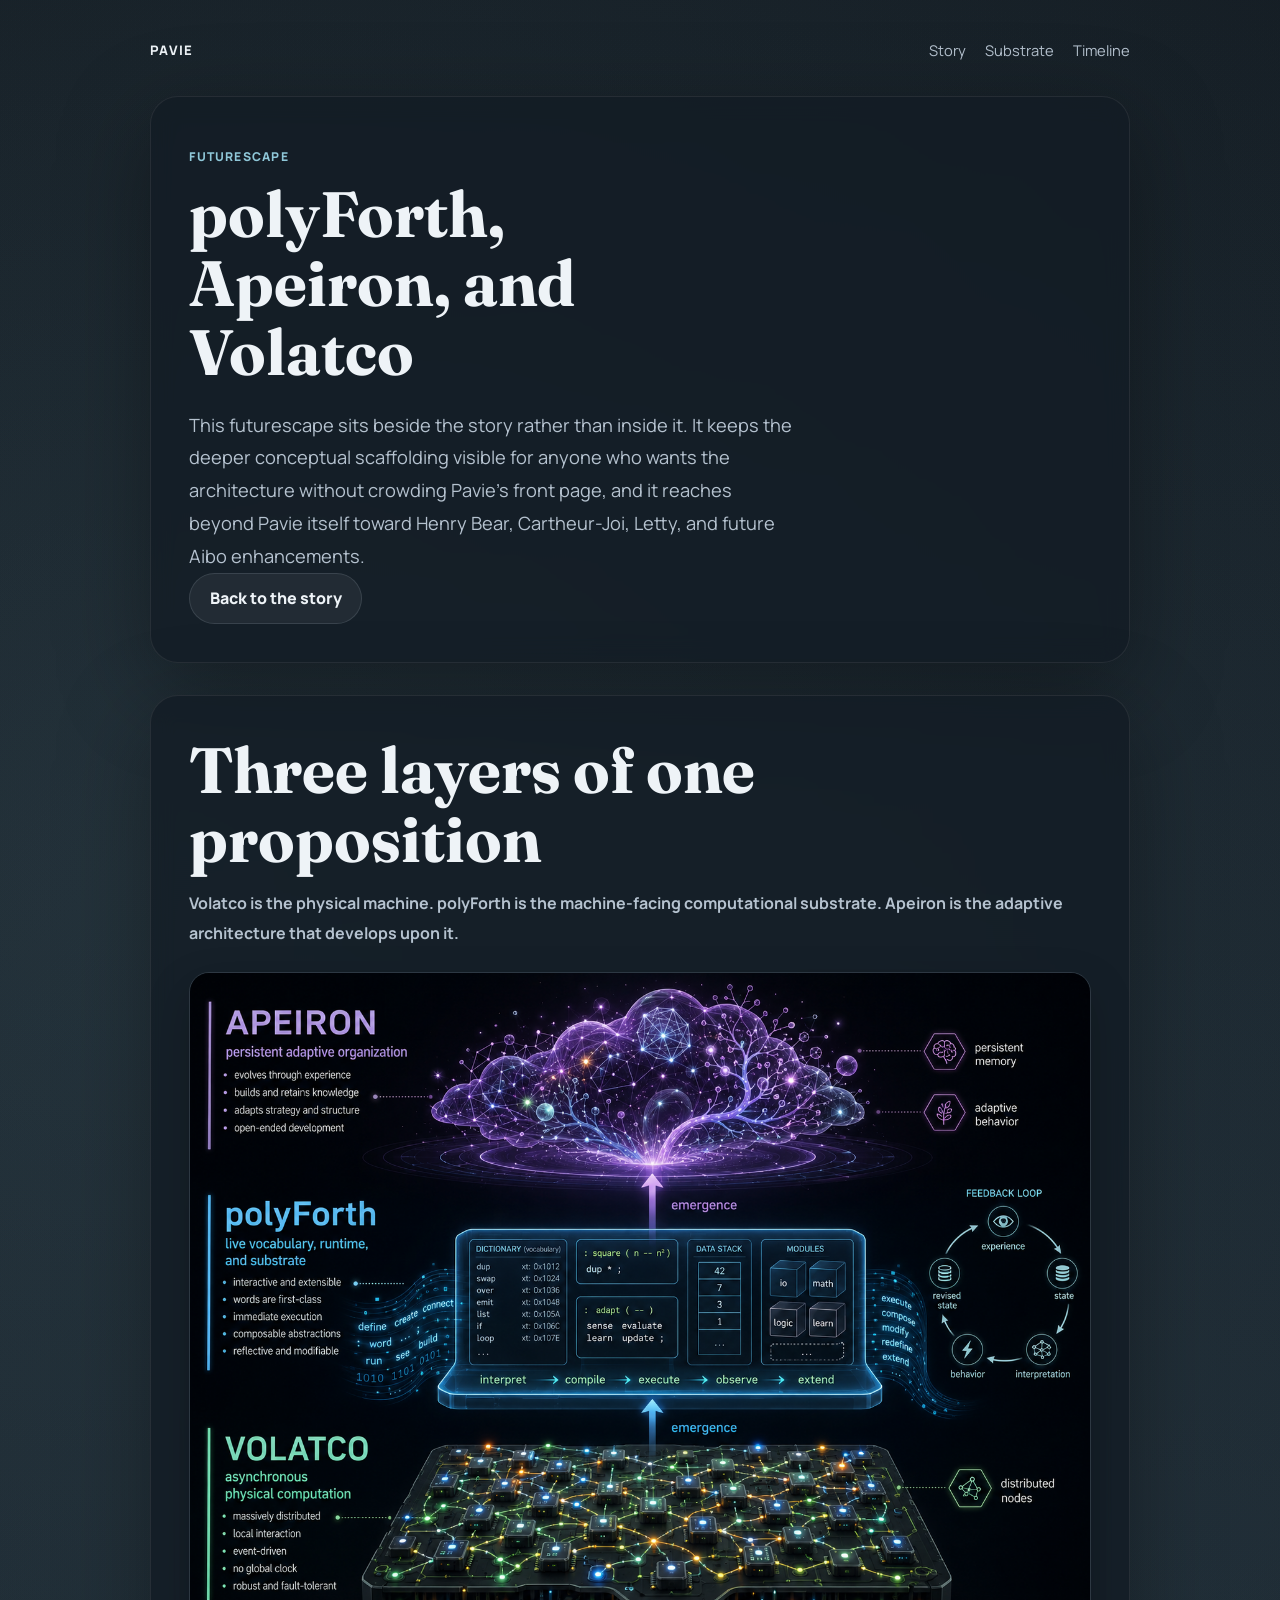
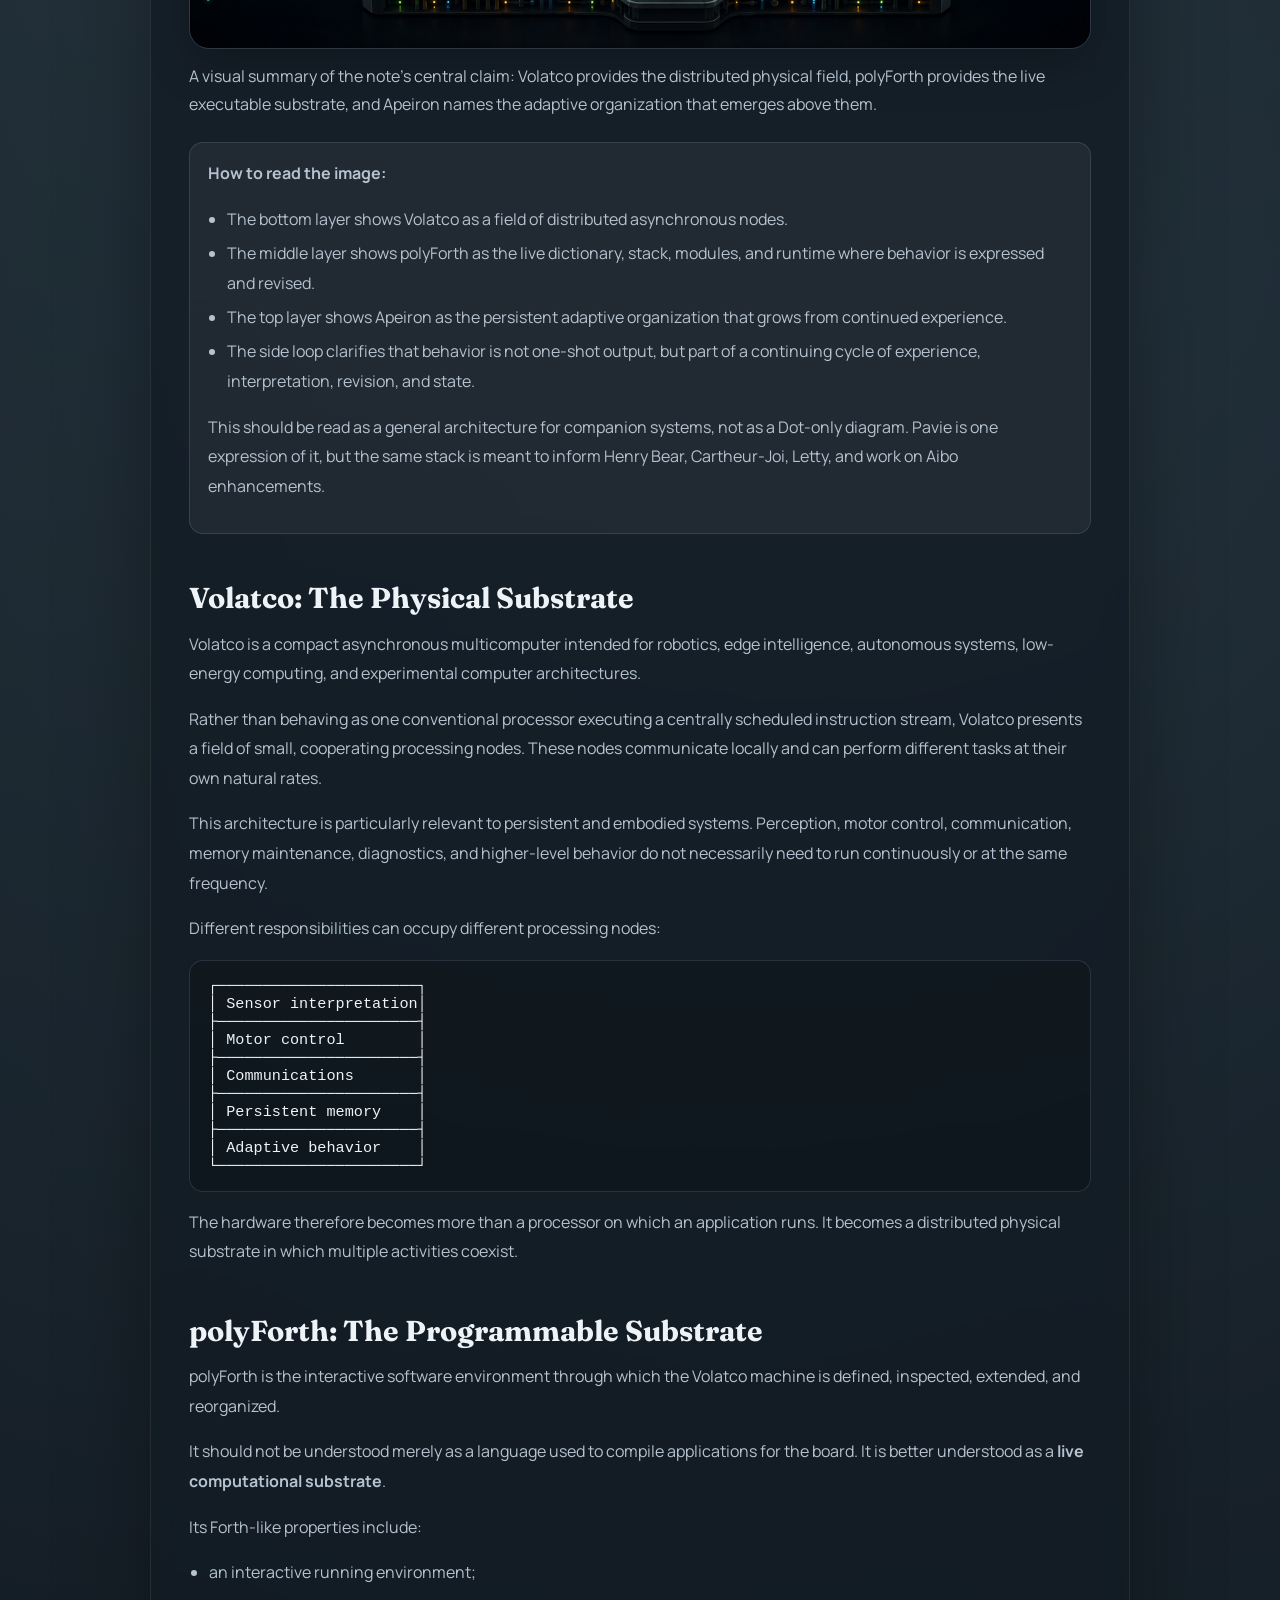
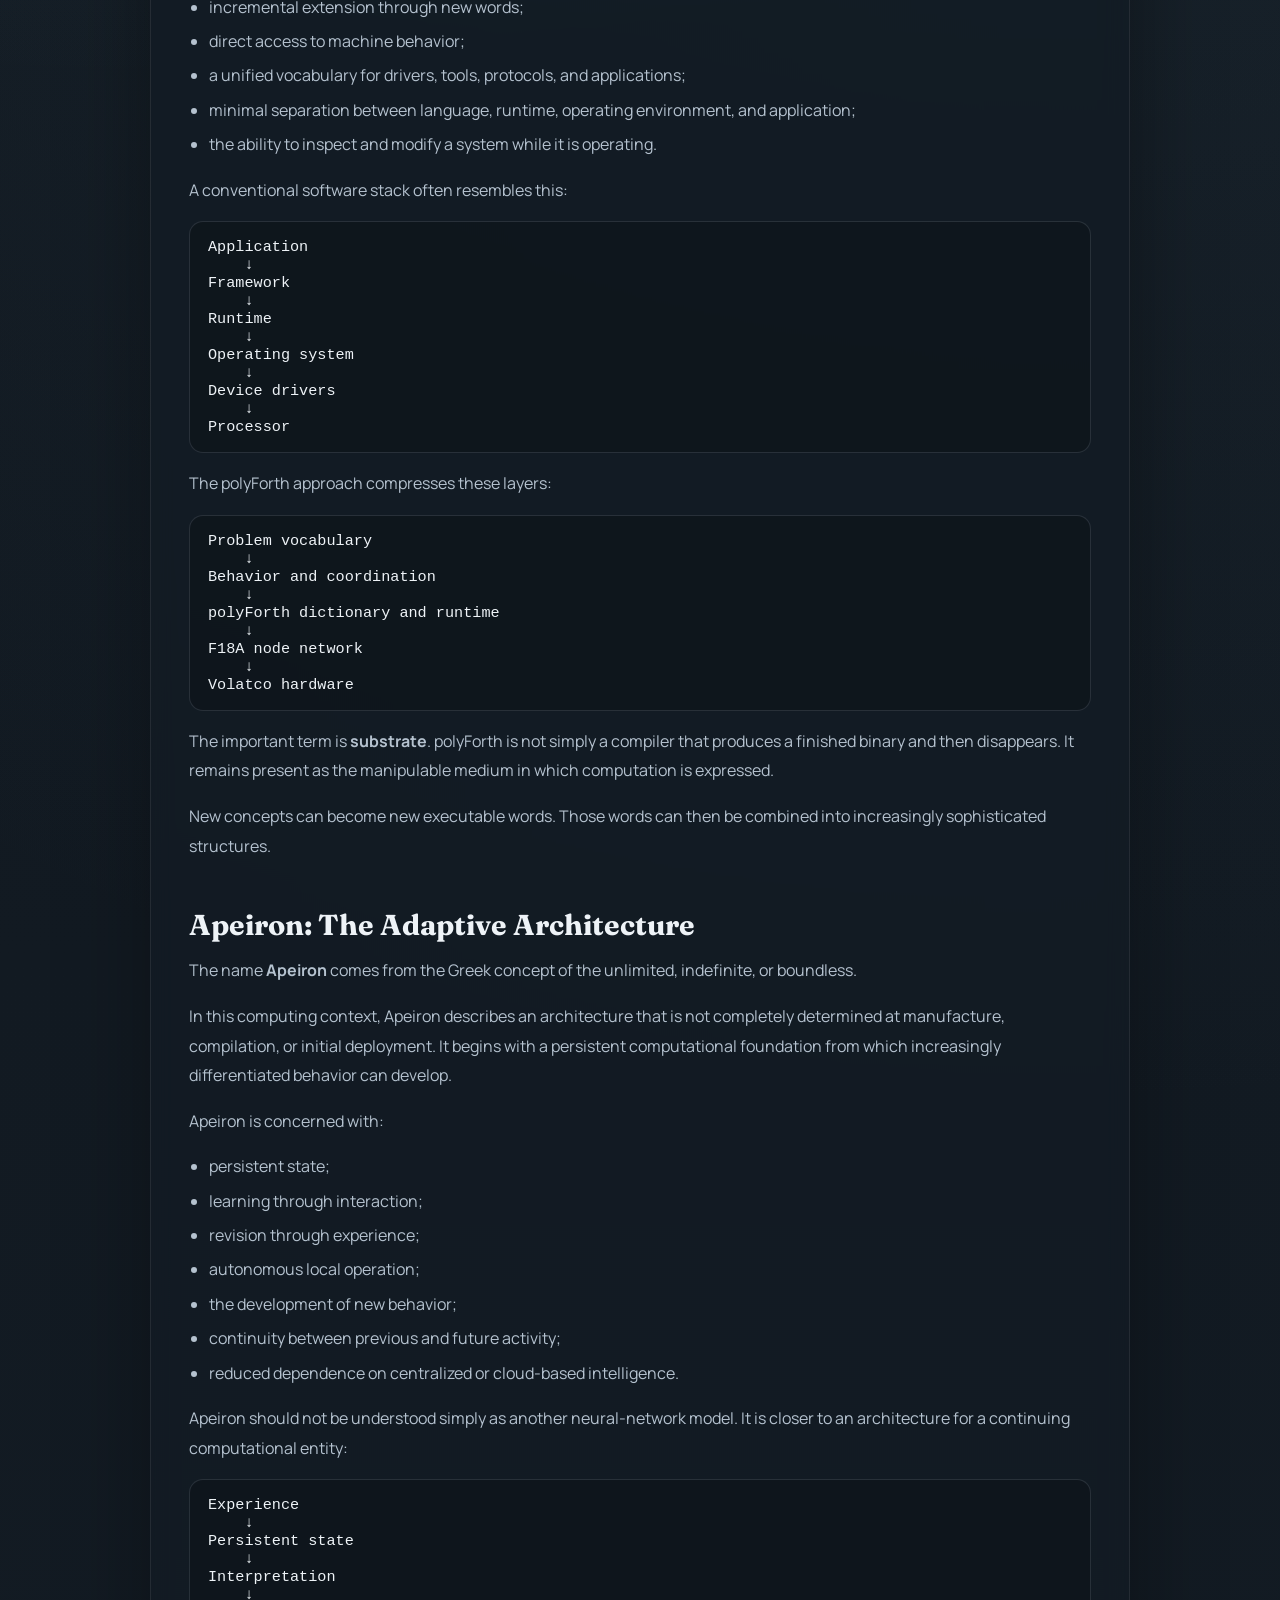
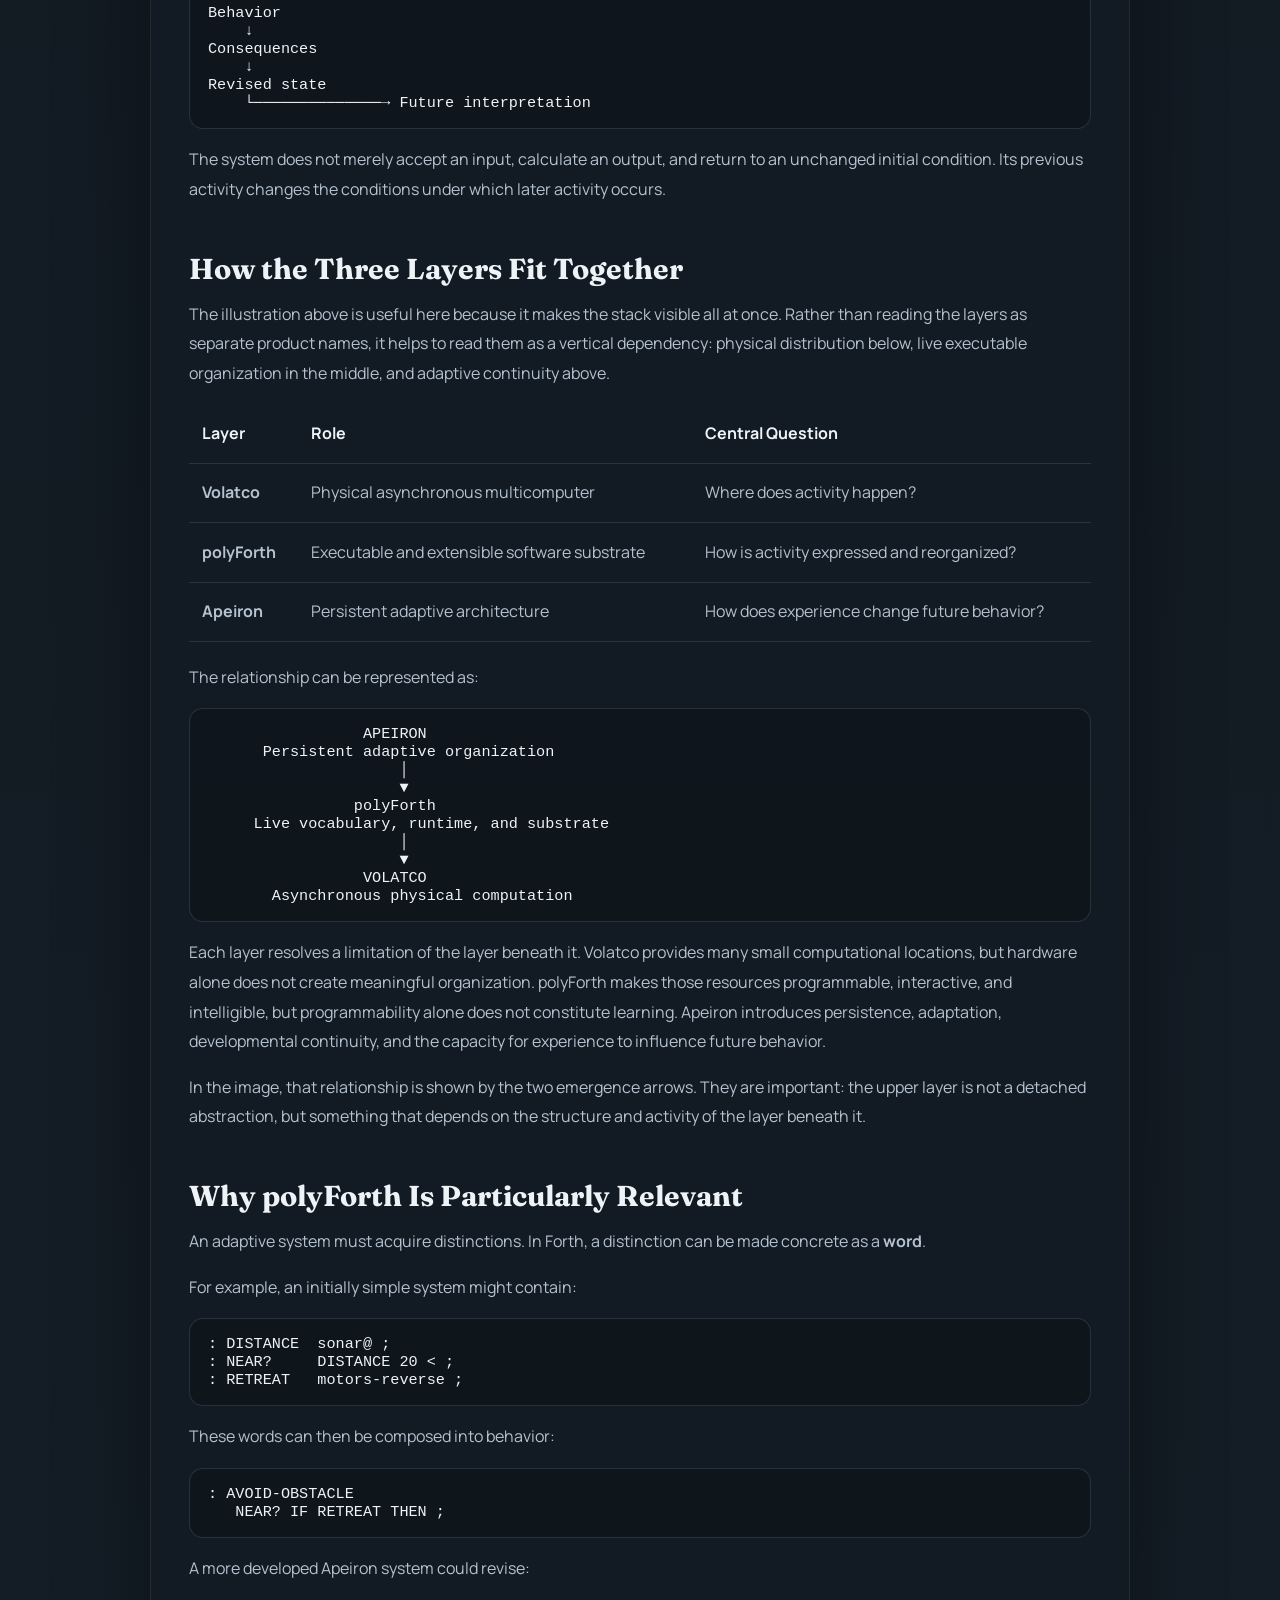
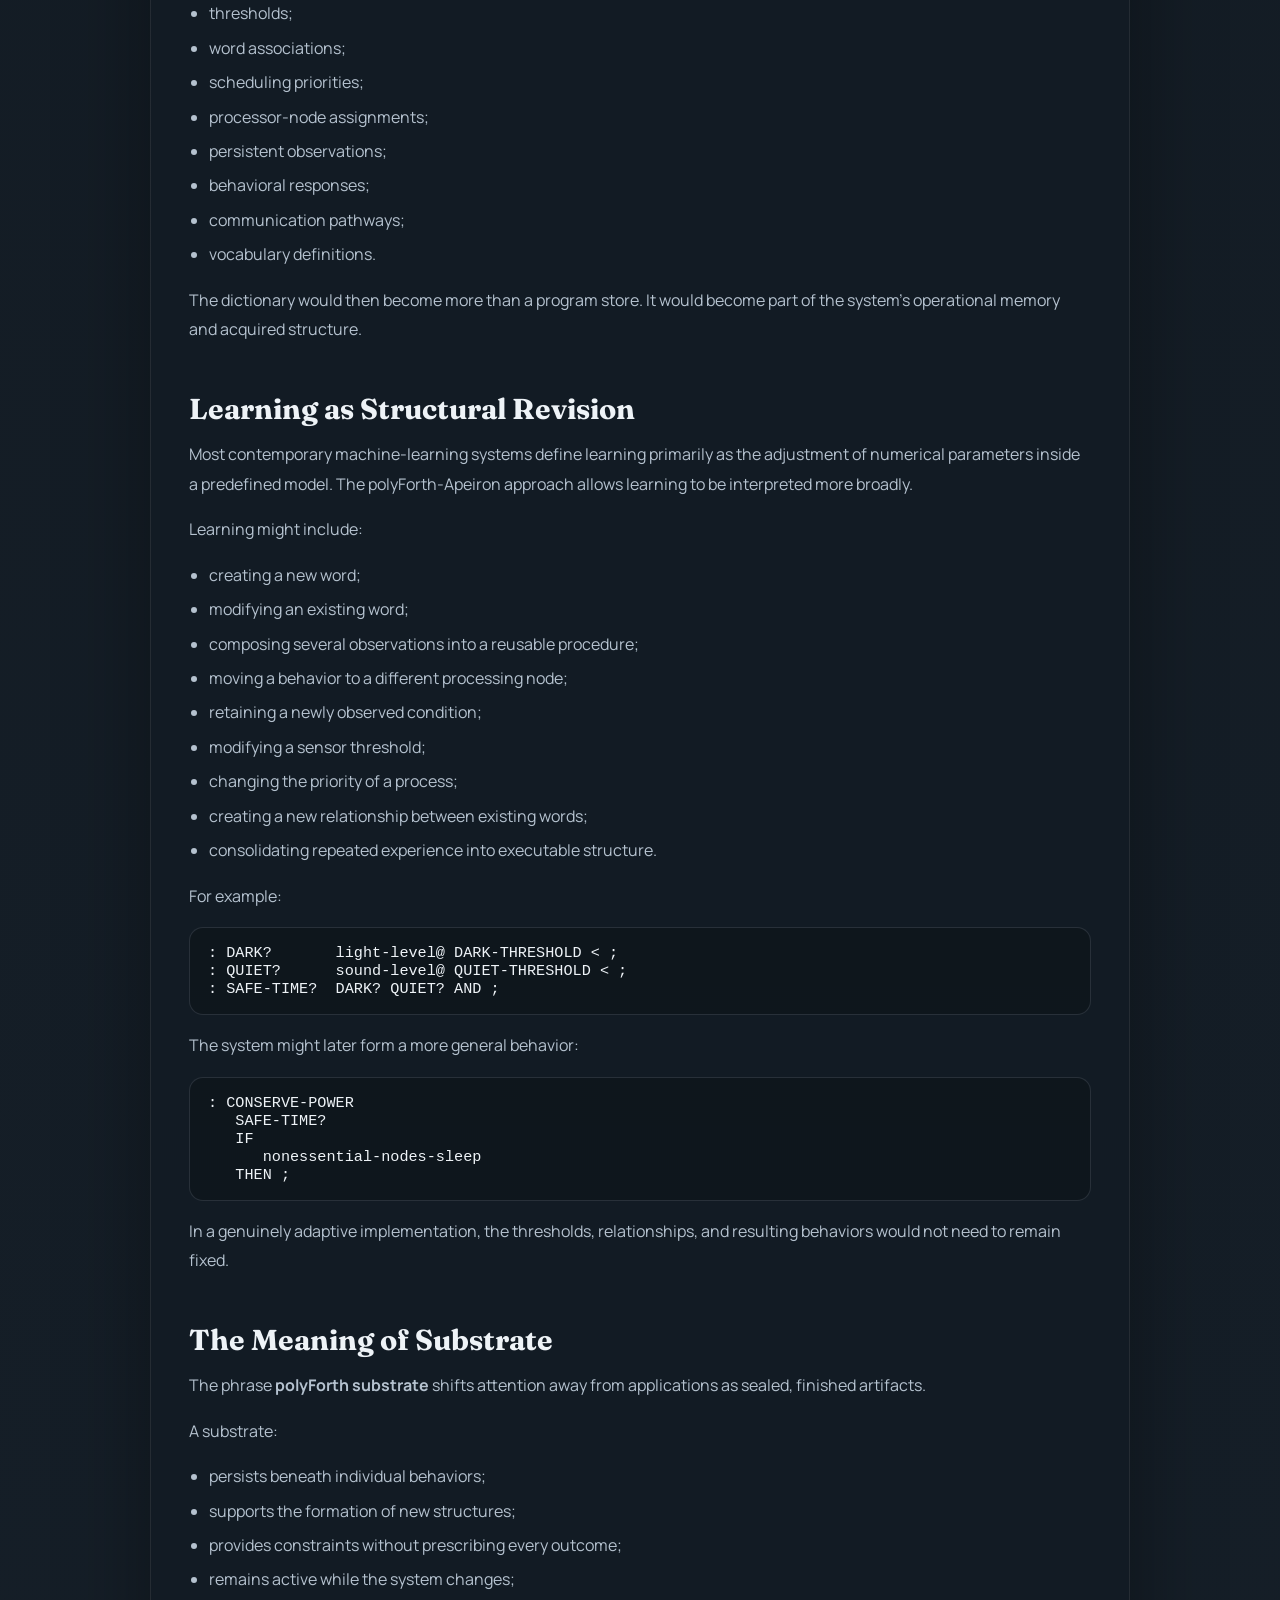
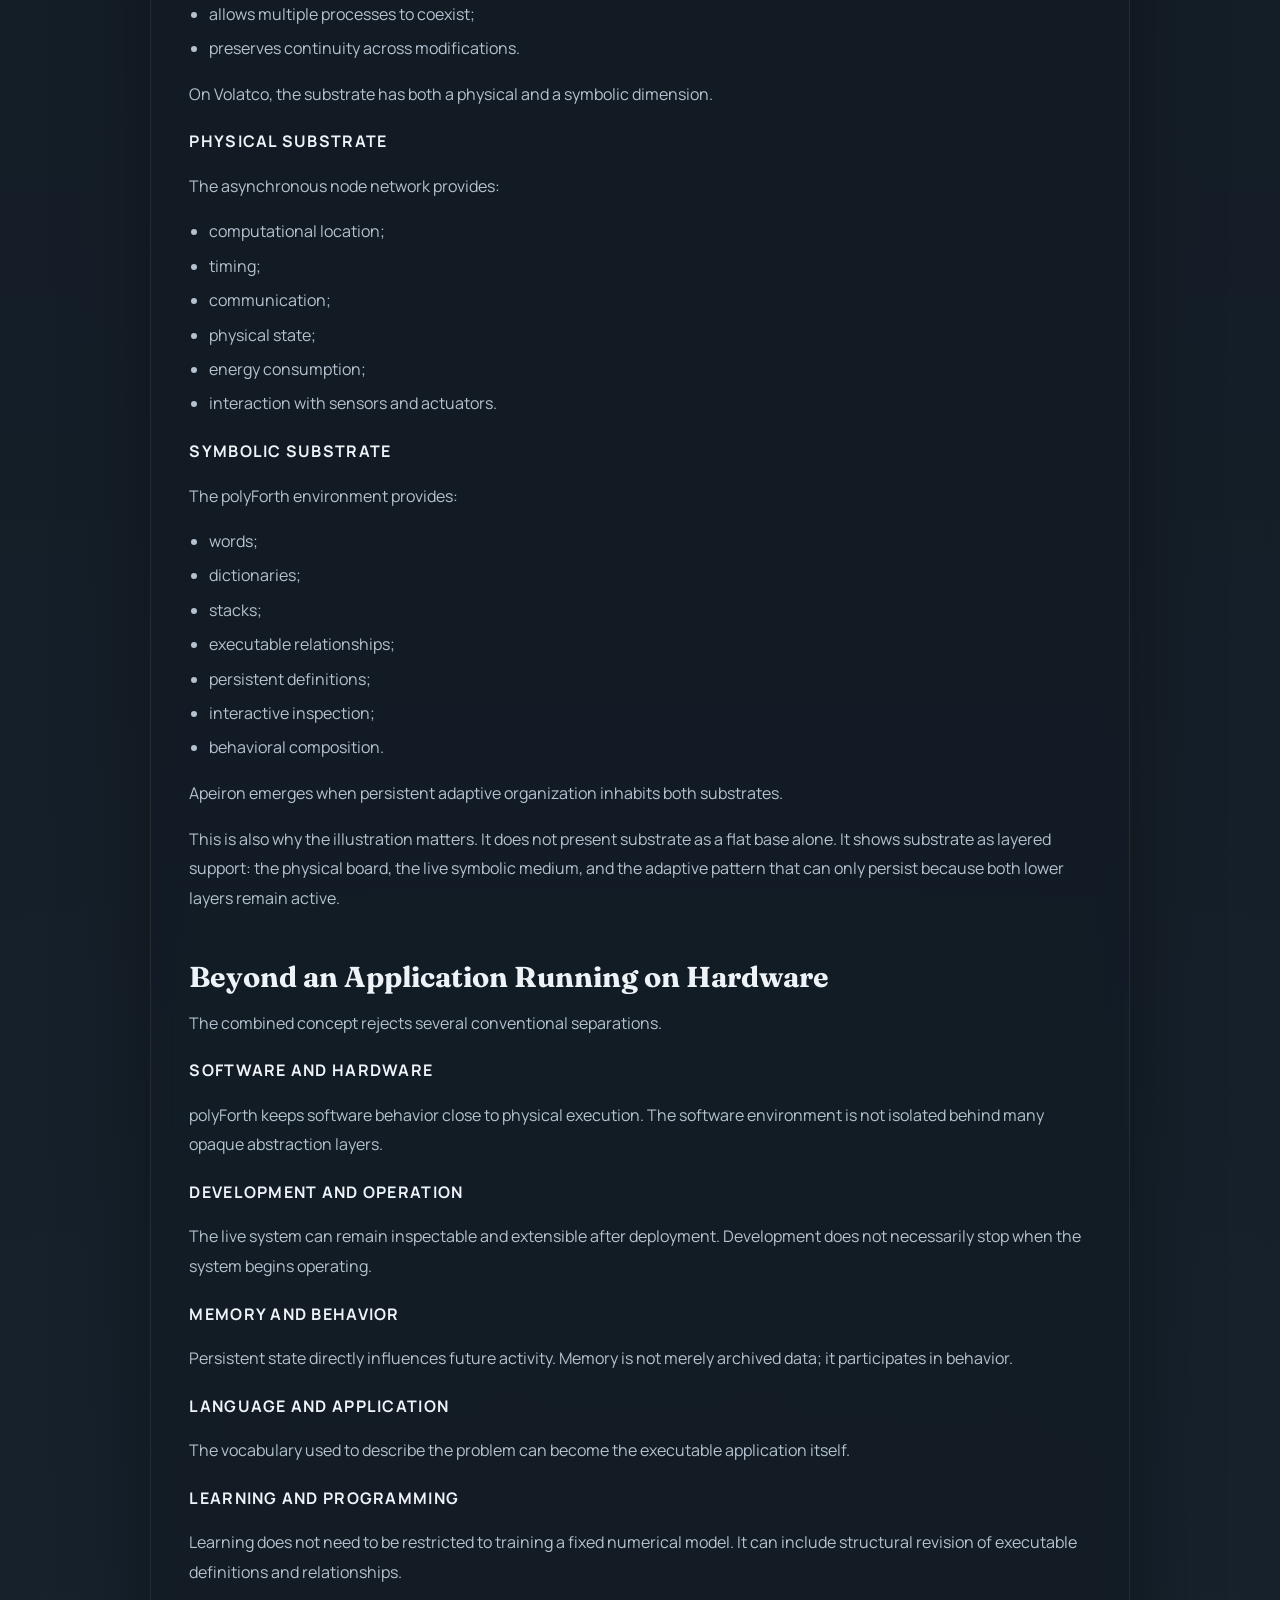
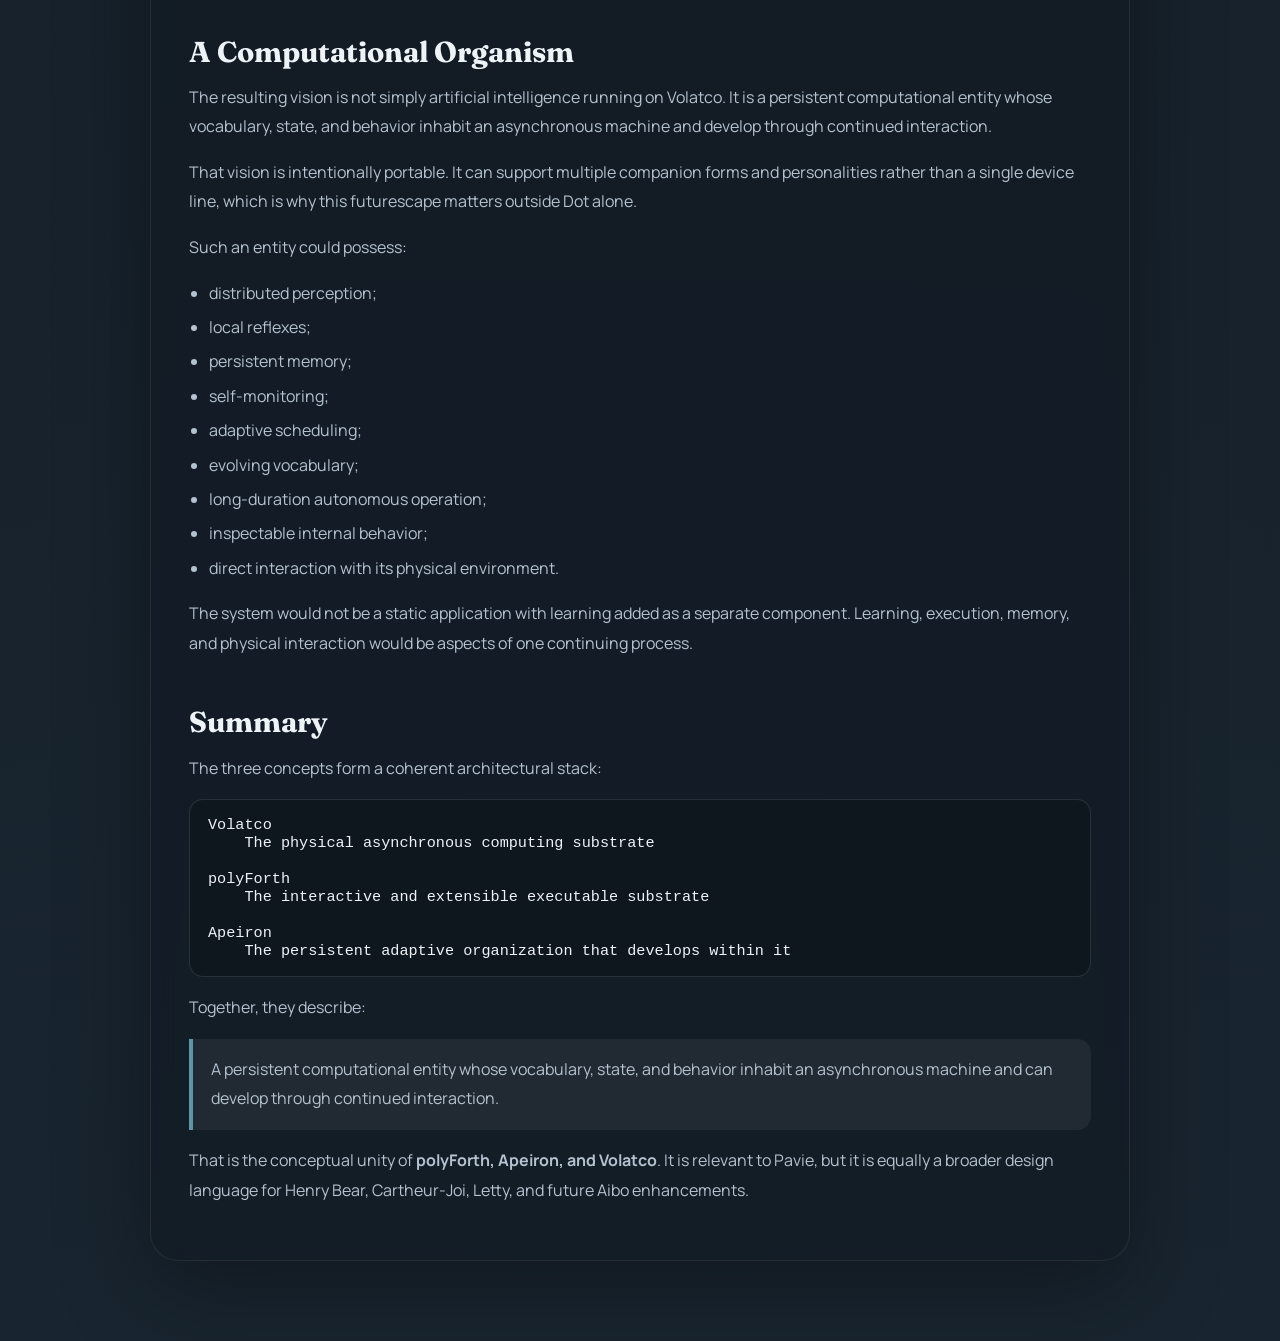
==== additions.html @ cebcdcd0 "Expand Pavie site with futurescape and moodier theme" ====
<!DOCTYPE html>
<html lang="en">
<head>
  <meta charset="UTF-8">
  <meta name="viewport" content="width=device-width, initial-scale=1.0">
  <title>Futurescape | polyForth, Apeiron, and Volatco</title>
  <meta
    name="description"
    content="A Futurescape page exploring the relationship between polyForth, Apeiron, and Volatco across Pavie, Henry Bear, Cartheur-Joi, Letty, and Aibo enhancements."
  >
  <link rel="preconnect" href="https://fonts.googleapis.com">
  <link rel="preconnect" href="https://fonts.gstatic.com" crossorigin>
  <link
    href="https://fonts.googleapis.com/css2?family=Fraunces:opsz,wght@9..144,500;9..144,700&family=Manrope:wght@400;500;700;800&display=swap"
    rel="stylesheet"
  >
  <link rel="stylesheet" href="style.css">
</head>
<body>
  <div class="page-shell page-shell-notes">
    <header class="notes-hero">
      <nav class="topbar topbar-static">
        <a class="brand" href="index.html">Pavie</a>
        <div class="nav-links">
          <a href="index.html#story">Story</a>
          <a href="index.html#glimpse">Substrate</a>
          <a href="index.html#notes">Timeline</a>
        </div>
      </nav>

      <div class="notes-header-card">
        <p class="eyebrow">Futurescape</p>
        <h1>polyForth, Apeiron, and Volatco</h1>
        <p class="lede">
          This futurescape sits beside the story rather than inside it. It keeps the
          deeper conceptual scaffolding visible for anyone who wants the architecture
          without crowding Pavie’s front page, and it reaches beyond Pavie itself toward
          Henry Bear, Cartheur-Joi, Letty, and future Aibo enhancements.
        </p>
        <a class="button button-secondary" href="index.html">Back to the story</a>
      </div>
    </header>

    <main class="notes-main">
      <article class="notes-article reveal is-visible">
        <h2>Three layers of one proposition</h2>
        <p class="notes-lead">
          <strong>Volatco is the physical machine. polyForth is the machine-facing
          computational substrate. Apeiron is the adaptive architecture that develops
          upon it.</strong>
        </p>
        <figure class="notes-figure notes-figure-hero">
          <img
            src="assets/p-a-v-ie.jpg"
            alt="A layered illustration showing Volatco as asynchronous physical computation, polyForth as live vocabulary and runtime, and Apeiron as persistent adaptive organization, connected by emergence and a feedback loop."
          >
          <figcaption>
            A visual summary of the note’s central claim: Volatco provides the distributed
            physical field, polyForth provides the live executable substrate, and Apeiron
            names the adaptive organization that emerges above them.
          </figcaption>
        </figure>
        <div class="notes-aside">
          <p><strong>How to read the image:</strong></p>
          <ul class="notes-list">
            <li>The bottom layer shows Volatco as a field of distributed asynchronous nodes.</li>
            <li>The middle layer shows polyForth as the live dictionary, stack, modules, and runtime where behavior is expressed and revised.</li>
            <li>The top layer shows Apeiron as the persistent adaptive organization that grows from continued experience.</li>
            <li>The side loop clarifies that behavior is not one-shot output, but part of a continuing cycle of experience, interpretation, revision, and state.</li>
          </ul>
          <p>
            This should be read as a general architecture for companion systems, not as
            a Dot-only diagram. Pavie is one expression of it, but the same stack is
            meant to inform Henry Bear, Cartheur-Joi, Letty, and work on Aibo enhancements.
          </p>
        </div>

        <section class="notes-section">
          <h3>Volatco: The Physical Substrate</h3>
          <p>
            Volatco is a compact asynchronous multicomputer intended for robotics,
            edge intelligence, autonomous systems, low-energy computing, and experimental
            computer architectures.
          </p>
          <p>
            Rather than behaving as one conventional processor executing a centrally
            scheduled instruction stream, Volatco presents a field of small, cooperating
            processing nodes. These nodes communicate locally and can perform different
            tasks at their own natural rates.
          </p>
          <p>
            This architecture is particularly relevant to persistent and embodied systems.
            Perception, motor control, communication, memory maintenance, diagnostics,
            and higher-level behavior do not necessarily need to run continuously or at
            the same frequency.
          </p>
          <p>Different responsibilities can occupy different processing nodes:</p>
          <pre><code>┌──────────────────────┐
│ Sensor interpretation│
├──────────────────────┤
│ Motor control        │
├──────────────────────┤
│ Communications       │
├──────────────────────┤
│ Persistent memory    │
├──────────────────────┤
│ Adaptive behavior    │
└──────────────────────┘</code></pre>
          <p>
            The hardware therefore becomes more than a processor on which an application
            runs. It becomes a distributed physical substrate in which multiple activities
            coexist.
          </p>
        </section>

        <section class="notes-section">
          <h3>polyForth: The Programmable Substrate</h3>
          <p>
            polyForth is the interactive software environment through which the Volatco
            machine is defined, inspected, extended, and reorganized.
          </p>
          <p>
            It should not be understood merely as a language used to compile applications
            for the board. It is better understood as a <strong>live computational substrate</strong>.
          </p>
          <p>Its Forth-like properties include:</p>
          <ul class="notes-list">
            <li>an interactive running environment;</li>
            <li>incremental extension through new words;</li>
            <li>direct access to machine behavior;</li>
            <li>a unified vocabulary for drivers, tools, protocols, and applications;</li>
            <li>minimal separation between language, runtime, operating environment, and application;</li>
            <li>the ability to inspect and modify a system while it is operating.</li>
          </ul>
          <p>A conventional software stack often resembles this:</p>
          <pre><code>Application
    ↓
Framework
    ↓
Runtime
    ↓
Operating system
    ↓
Device drivers
    ↓
Processor</code></pre>
          <p>The polyForth approach compresses these layers:</p>
          <pre><code>Problem vocabulary
    ↓
Behavior and coordination
    ↓
polyForth dictionary and runtime
    ↓
F18A node network
    ↓
Volatco hardware</code></pre>
          <p>
            The important term is <strong>substrate</strong>. polyForth is not simply
            a compiler that produces a finished binary and then disappears. It remains
            present as the manipulable medium in which computation is expressed.
          </p>
          <p>
            New concepts can become new executable words. Those words can then be combined
            into increasingly sophisticated structures.
          </p>
        </section>

        <section class="notes-section">
          <h3>Apeiron: The Adaptive Architecture</h3>
          <p>
            The name <strong>Apeiron</strong> comes from the Greek concept of the unlimited,
            indefinite, or boundless.
          </p>
          <p>
            In this computing context, Apeiron describes an architecture that is not
            completely determined at manufacture, compilation, or initial deployment.
            It begins with a persistent computational foundation from which increasingly
            differentiated behavior can develop.
          </p>
          <p>Apeiron is concerned with:</p>
          <ul class="notes-list">
            <li>persistent state;</li>
            <li>learning through interaction;</li>
            <li>revision through experience;</li>
            <li>autonomous local operation;</li>
            <li>the development of new behavior;</li>
            <li>continuity between previous and future activity;</li>
            <li>reduced dependence on centralized or cloud-based intelligence.</li>
          </ul>
          <p>
            Apeiron should not be understood simply as another neural-network model.
            It is closer to an architecture for a continuing computational entity:
          </p>
          <pre><code>Experience
    ↓
Persistent state
    ↓
Interpretation
    ↓
Behavior
    ↓
Consequences
    ↓
Revised state
    └──────────────→ Future interpretation</code></pre>
          <p>
            The system does not merely accept an input, calculate an output, and return
            to an unchanged initial condition. Its previous activity changes the conditions
            under which later activity occurs.
          </p>
        </section>

        <section class="notes-section">
          <h3>How the Three Layers Fit Together</h3>
          <p>
            The illustration above is useful here because it makes the stack visible all
            at once. Rather than reading the layers as separate product names, it helps
            to read them as a vertical dependency: physical distribution below, live
            executable organization in the middle, and adaptive continuity above.
          </p>
          <table class="notes-table">
            <thead>
              <tr>
                <th>Layer</th>
                <th>Role</th>
                <th>Central Question</th>
              </tr>
            </thead>
            <tbody>
              <tr>
                <td><strong>Volatco</strong></td>
                <td>Physical asynchronous multicomputer</td>
                <td>Where does activity happen?</td>
              </tr>
              <tr>
                <td><strong>polyForth</strong></td>
                <td>Executable and extensible software substrate</td>
                <td>How is activity expressed and reorganized?</td>
              </tr>
              <tr>
                <td><strong>Apeiron</strong></td>
                <td>Persistent adaptive architecture</td>
                <td>How does experience change future behavior?</td>
              </tr>
            </tbody>
          </table>
          <p>The relationship can be represented as:</p>
          <pre><code>                 APEIRON
      Persistent adaptive organization
                     │
                     ▼
                polyForth
     Live vocabulary, runtime, and substrate
                     │
                     ▼
                 VOLATCO
       Asynchronous physical computation</code></pre>
          <p>
            Each layer resolves a limitation of the layer beneath it. Volatco provides
            many small computational locations, but hardware alone does not create meaningful
            organization. polyForth makes those resources programmable, interactive, and
            intelligible, but programmability alone does not constitute learning. Apeiron
            introduces persistence, adaptation, developmental continuity, and the capacity
            for experience to influence future behavior.
          </p>
          <p>
            In the image, that relationship is shown by the two emergence arrows. They
            are important: the upper layer is not a detached abstraction, but something
            that depends on the structure and activity of the layer beneath it.
          </p>
        </section>

        <section class="notes-section">
          <h3>Why polyForth Is Particularly Relevant</h3>
          <p>
            An adaptive system must acquire distinctions. In Forth, a distinction can
            be made concrete as a <strong>word</strong>.
          </p>
          <p>For example, an initially simple system might contain:</p>
          <pre><code>: DISTANCE  sonar@ ;
: NEAR?     DISTANCE 20 &lt; ;
: RETREAT   motors-reverse ;</code></pre>
          <p>These words can then be composed into behavior:</p>
          <pre><code>: AVOID-OBSTACLE
   NEAR? IF RETREAT THEN ;</code></pre>
          <p>A more developed Apeiron system could revise:</p>
          <ul class="notes-list">
            <li>thresholds;</li>
            <li>word associations;</li>
            <li>scheduling priorities;</li>
            <li>processor-node assignments;</li>
            <li>persistent observations;</li>
            <li>behavioral responses;</li>
            <li>communication pathways;</li>
            <li>vocabulary definitions.</li>
          </ul>
          <p>
            The dictionary would then become more than a program store. It would become
            part of the system's operational memory and acquired structure.
          </p>
        </section>

        <section class="notes-section">
          <h3>Learning as Structural Revision</h3>
          <p>
            Most contemporary machine-learning systems define learning primarily as the
            adjustment of numerical parameters inside a predefined model. The polyForth-Apeiron
            approach allows learning to be interpreted more broadly.
          </p>
          <p>Learning might include:</p>
          <ul class="notes-list">
            <li>creating a new word;</li>
            <li>modifying an existing word;</li>
            <li>composing several observations into a reusable procedure;</li>
            <li>moving a behavior to a different processing node;</li>
            <li>retaining a newly observed condition;</li>
            <li>modifying a sensor threshold;</li>
            <li>changing the priority of a process;</li>
            <li>creating a new relationship between existing words;</li>
            <li>consolidating repeated experience into executable structure.</li>
          </ul>
          <p>For example:</p>
          <pre><code>: DARK?       light-level@ DARK-THRESHOLD &lt; ;
: QUIET?      sound-level@ QUIET-THRESHOLD &lt; ;
: SAFE-TIME?  DARK? QUIET? AND ;</code></pre>
          <p>The system might later form a more general behavior:</p>
          <pre><code>: CONSERVE-POWER
   SAFE-TIME?
   IF
      nonessential-nodes-sleep
   THEN ;</code></pre>
          <p>
            In a genuinely adaptive implementation, the thresholds, relationships, and
            resulting behaviors would not need to remain fixed.
          </p>
        </section>

        <section class="notes-section">
          <h3>The Meaning of Substrate</h3>
          <p>
            The phrase <strong>polyForth substrate</strong> shifts attention away from
            applications as sealed, finished artifacts.
          </p>
          <p>A substrate:</p>
          <ul class="notes-list">
            <li>persists beneath individual behaviors;</li>
            <li>supports the formation of new structures;</li>
            <li>provides constraints without prescribing every outcome;</li>
            <li>remains active while the system changes;</li>
            <li>allows multiple processes to coexist;</li>
            <li>preserves continuity across modifications.</li>
          </ul>
          <p>On Volatco, the substrate has both a physical and a symbolic dimension.</p>
          <h4>Physical substrate</h4>
          <p>The asynchronous node network provides:</p>
          <ul class="notes-list">
            <li>computational location;</li>
            <li>timing;</li>
            <li>communication;</li>
            <li>physical state;</li>
            <li>energy consumption;</li>
            <li>interaction with sensors and actuators.</li>
          </ul>
          <h4>Symbolic substrate</h4>
          <p>The polyForth environment provides:</p>
          <ul class="notes-list">
            <li>words;</li>
            <li>dictionaries;</li>
            <li>stacks;</li>
            <li>executable relationships;</li>
            <li>persistent definitions;</li>
            <li>interactive inspection;</li>
            <li>behavioral composition.</li>
          </ul>
          <p>
            Apeiron emerges when persistent adaptive organization inhabits both substrates.
          </p>
          <p>
            This is also why the illustration matters. It does not present substrate as
            a flat base alone. It shows substrate as layered support: the physical board,
            the live symbolic medium, and the adaptive pattern that can only persist
            because both lower layers remain active.
          </p>
        </section>

        <section class="notes-section">
          <h3>Beyond an Application Running on Hardware</h3>
          <p>The combined concept rejects several conventional separations.</p>
          <h4>Software and Hardware</h4>
          <p>
            polyForth keeps software behavior close to physical execution. The software
            environment is not isolated behind many opaque abstraction layers.
          </p>
          <h4>Development and Operation</h4>
          <p>
            The live system can remain inspectable and extensible after deployment.
            Development does not necessarily stop when the system begins operating.
          </p>
          <h4>Memory and Behavior</h4>
          <p>
            Persistent state directly influences future activity. Memory is not merely
            archived data; it participates in behavior.
          </p>
          <h4>Language and Application</h4>
          <p>
            The vocabulary used to describe the problem can become the executable application itself.
          </p>
          <h4>Learning and Programming</h4>
          <p>
            Learning does not need to be restricted to training a fixed numerical model.
            It can include structural revision of executable definitions and relationships.
          </p>
        </section>

        <section class="notes-section">
          <h3>A Computational Organism</h3>
          <p>
            The resulting vision is not simply artificial intelligence running on Volatco.
            It is a persistent computational entity whose vocabulary, state, and behavior
            inhabit an asynchronous machine and develop through continued interaction.
          </p>
          <p>
            That vision is intentionally portable. It can support multiple companion forms
            and personalities rather than a single device line, which is why this futurescape
            matters outside Dot alone.
          </p>
          <p>Such an entity could possess:</p>
          <ul class="notes-list">
            <li>distributed perception;</li>
            <li>local reflexes;</li>
            <li>persistent memory;</li>
            <li>self-monitoring;</li>
            <li>adaptive scheduling;</li>
            <li>evolving vocabulary;</li>
            <li>long-duration autonomous operation;</li>
            <li>inspectable internal behavior;</li>
            <li>direct interaction with its physical environment.</li>
          </ul>
          <p>
            The system would not be a static application with learning added as a separate
            component. Learning, execution, memory, and physical interaction would be
            aspects of one continuing process.
          </p>
        </section>

        <section class="notes-section">
          <h3>Summary</h3>
          <p>The three concepts form a coherent architectural stack:</p>
          <pre><code>Volatco
    The physical asynchronous computing substrate

polyForth
    The interactive and extensible executable substrate

Apeiron
    The persistent adaptive organization that develops within it</code></pre>
          <p>
            Together, they describe:
          </p>
          <blockquote class="notes-quote">
            A persistent computational entity whose vocabulary, state, and behavior inhabit
            an asynchronous machine and can develop through continued interaction.
          </blockquote>
          <p>
            That is the conceptual unity of <strong>polyForth, Apeiron, and Volatco</strong>.
            It is relevant to Pavie, but it is equally a broader design language for
            Henry Bear, Cartheur-Joi, Letty, and future Aibo enhancements.
          </p>
        </section>
      </article>
    </main>
  </div>

  <script src="script.js"></script>
</body>
</html>
---- style.css ----
:root {
  --bg: #10161d;
  --bg-deep: #18222c;
  --paper: rgba(19, 28, 37, 0.78);
  --ink: #eef3f7;
  --muted: #b5c2cf;
  --accent: #8fc7d8;
  --accent-soft: #5f95a6;
  --line: rgba(220, 235, 248, 0.12);
  --shadow: 0 26px 90px rgba(0, 0, 0, 0.34);
  --radius-xl: 28px;
  --radius-lg: 20px;
  --radius-md: 14px;
}

* {
  box-sizing: border-box;
}

html {
  scroll-behavior: smooth;
}

body {
  margin: 0;
  font-family: "Manrope", sans-serif;
  color: var(--ink);
  background:
    radial-gradient(circle at 12% 8%, rgba(143, 199, 216, 0.14), transparent 24%),
    radial-gradient(circle at 82% 18%, rgba(77, 109, 128, 0.2), transparent 26%),
    radial-gradient(circle at 50% 120%, rgba(29, 45, 58, 0.58), transparent 35%),
    linear-gradient(180deg, #0c1117 0%, #121a22 38%, #17212b 100%);
}

img {
  display: block;
  max-width: 100%;
}

a {
  color: inherit;
  text-decoration: none;
}

.page-shell {
  min-height: 100vh;
  overflow: clip;
}

.page-shell-notes {
  overflow: visible;
}

.hero,
main {
  width: min(1180px, calc(100% - 2rem));
  margin: 0 auto;
}

.notes-main,
.notes-hero {
  width: min(980px, calc(100% - 2rem));
  margin: 0 auto;
}

.hero {
  display: grid;
  grid-template-columns: 1.2fr 0.9fr;
  gap: 2rem;
  padding: 1.25rem 0 3rem;
  min-height: 100vh;
  align-items: center;
}

.topbar {
  position: absolute;
  top: 0;
  left: 50%;
  width: min(1180px, calc(100% - 2rem));
  transform: translateX(-50%);
  display: flex;
  justify-content: space-between;
  align-items: center;
  padding: 1.25rem 0;
  z-index: 10;
}

.brand,
.section-label,
.eyebrow,
time {
  letter-spacing: 0.1em;
  text-transform: uppercase;
}

.brand {
  font-size: 0.82rem;
  font-weight: 800;
}

.nav-links {
  display: flex;
  gap: 1.2rem;
  color: var(--muted);
  font-size: 0.92rem;
}

.hero-copy {
  padding-top: 3.5rem;
}

.eyebrow,
.section-label {
  color: var(--accent);
  font-size: 0.76rem;
  font-weight: 800;
}

h1,
h2,
h3 {
  font-family: "Fraunces", serif;
  line-height: 1;
  margin: 0;
}

h1 {
  margin-top: 0.9rem;
  font-size: clamp(3.3rem, 8vw, 6.8rem);
  max-width: 11ch;
}

h1 span {
  display: block;
  color: rgba(39, 26, 21, 0.68);
}

.lede {
  max-width: 38rem;
  margin: 1.4rem 0 0;
  font-size: 1.14rem;
  line-height: 1.8;
  color: var(--muted);
}

.hero-actions {
  display: flex;
  flex-wrap: wrap;
  gap: 0.9rem;
  margin-top: 1.8rem;
}

.button {
  display: inline-flex;
  align-items: center;
  justify-content: center;
  min-height: 3.2rem;
  padding: 0.8rem 1.2rem;
  border-radius: 999px;
  font-weight: 800;
}

.button-primary {
  color: #fff6ef;
  background: linear-gradient(135deg, #507f93, #7eb8ca);
  box-shadow: 0 14px 40px rgba(20, 47, 63, 0.42);
}

.button-secondary {
  border: 1px solid var(--line);
  background: rgba(255, 248, 241, 0.06);
}

.inline-link {
  color: var(--accent);
  font-weight: 800;
}

.hero-card,
.story-intro,
.chapter,
.gallery-text,
.technical-card,
.closing-card {
  background: var(--paper);
  backdrop-filter: blur(12px);
  border: 1px solid rgba(255, 243, 231, 0.08);
  box-shadow: var(--shadow);
}

.hero-card {
  padding: 1rem;
  border-radius: 36px;
  transform: rotate(3deg);
}

.hero-card img {
  border-radius: 28px;
  aspect-ratio: 4 / 5;
  object-fit: cover;
}

.hero-card figcaption {
  padding: 1rem 0.3rem 0.2rem;
  color: var(--muted);
  line-height: 1.7;
}

main {
  padding-bottom: 5rem;
}

section {
  margin-top: 3rem;
}

.story-intro,
.closing-card {
  border-radius: var(--radius-xl);
  padding: clamp(1.4rem, 3vw, 2.5rem);
}

.notes-hero {
  padding: 1.25rem 0 2rem;
}

.topbar-static {
  position: static;
  width: 100%;
  transform: none;
  padding-left: 0;
  padding-right: 0;
}

.notes-header-card,
.notes-article {
  background: var(--paper);
  backdrop-filter: blur(12px);
  border: 1px solid rgba(255, 243, 231, 0.08);
  box-shadow: var(--shadow);
  border-radius: var(--radius-xl);
}

.notes-header-card {
  margin-top: 1rem;
  padding: clamp(1.5rem, 3vw, 2.5rem);
}

.notes-main {
  padding-bottom: 5rem;
}

.notes-article {
  padding: clamp(1.4rem, 3vw, 2.5rem);
}

.notes-figure {
  margin: 1.5rem 0;
}

.notes-figure img {
  width: 100%;
  border-radius: var(--radius-lg);
  border: 1px solid var(--line);
  box-shadow: 0 18px 44px rgba(0, 0, 0, 0.22);
}

.notes-figure figcaption {
  margin-top: 0.85rem;
  color: var(--muted);
  line-height: 1.75;
}

.notes-aside {
  margin: 1.2rem 0 2rem;
  padding: 1rem 1.1rem;
  border-radius: var(--radius-md);
  border: 1px solid var(--line);
  background: rgba(255, 248, 241, 0.05);
}

.notes-aside p {
  margin-top: 0;
}

.notes-article h1,
.notes-article h2,
.notes-article h3,
.notes-article h4,
.notes-header-card h1 {
  line-height: 1.08;
}

.notes-article h2,
.notes-header-card h1 {
  font-size: clamp(2.2rem, 5vw, 4.4rem);
}

.notes-article h3 {
  font-size: 1.8rem;
  margin-top: 2rem;
}

.notes-article h4 {
  font-family: "Manrope", sans-serif;
  font-size: 1rem;
  letter-spacing: 0.08em;
  text-transform: uppercase;
  margin-top: 1.5rem;
}

.notes-lead,
.notes-article p,
.notes-list li,
.notes-table,
.notes-quote {
  color: var(--muted);
  line-height: 1.85;
}

.notes-list {
  padding-left: 1.2rem;
}

.notes-list li + li {
  margin-top: 0.3rem;
}

.notes-article pre {
  overflow-x: auto;
  padding: 1rem 1.1rem;
  border-radius: var(--radius-md);
  border: 1px solid var(--line);
  background: rgba(0, 0, 0, 0.18);
}

.notes-article code {
  font-family: ui-monospace, SFMono-Regular, Menlo, Consolas, monospace;
  font-size: 0.95rem;
}

.notes-table {
  width: 100%;
  border-collapse: collapse;
  margin: 1rem 0 1.3rem;
}

.notes-table th,
.notes-table td {
  text-align: left;
  padding: 0.9rem 0.8rem;
  border-bottom: 1px solid var(--line);
  vertical-align: top;
}

.notes-table th {
  color: var(--ink);
}

.notes-quote {
  margin: 1rem 0;
  padding: 1rem 1.1rem;
  border-left: 4px solid var(--accent-soft);
  background: rgba(255, 248, 241, 0.06);
  border-radius: 0 var(--radius-md) var(--radius-md) 0;
}

.story-grid {
  display: grid;
  grid-template-columns: 0.95fr 1.05fr;
  gap: 2rem;
  margin-top: 1rem;
}

.story-grid h2,
.gallery-text h2,
.timeline h2,
.closing-card h2 {
  font-size: clamp(2rem, 5vw, 4rem);
}

.story-grid p,
.gallery-text p,
.closing-card p,
.timeline-list p {
  color: var(--muted);
  line-height: 1.85;
  font-size: 1.02rem;
}

.chapter-list {
  display: grid;
  grid-template-columns: repeat(4, 1fr);
  gap: 1rem;
  margin-top: 1rem;
}

.chapter {
  border-radius: var(--radius-lg);
  padding: 1.25rem;
  min-height: 18rem;
}

.chapter-number {
  display: inline-flex;
  width: 3rem;
  height: 3rem;
  align-items: center;
  justify-content: center;
  border-radius: 999px;
  font-weight: 800;
  color: #fff8ef;
  background: linear-gradient(135deg, #4f7589, #83b6c8);
}

.chapter h3 {
  margin-top: 1rem;
  font-size: 1.7rem;
}

.chapter p {
  color: var(--muted);
  line-height: 1.8;
}

.gallery-layout {
  display: grid;
  grid-template-columns: 1.1fr 1fr 0.9fr;
  gap: 1rem;
  margin-top: 1rem;
  align-items: start;
}

.gallery-text {
  border-radius: var(--radius-xl);
  padding: 1.5rem;
  min-height: 100%;
}

.polaroid {
  background: rgba(245, 235, 226, 0.94);
  border-radius: 8px;
  padding: 0.85rem 0.85rem 1.2rem;
  box-shadow: 0 18px 44px rgba(0, 0, 0, 0.24);
}

.polaroid img {
  width: 100%;
  border-radius: 2px;
}

.polaroid figcaption {
  margin-top: 0.8rem;
  color: var(--muted);
  line-height: 1.7;
}

.polaroid-wide {
  grid-column: span 2;
}

.tilt-left {
  transform: rotate(-2deg);
}

.tilt-right {
  transform: rotate(3deg);
}

.technical-card {
  grid-column: 2 / 4;
  padding: 1rem;
  border-radius: var(--radius-xl);
}

.technical-card figcaption {
  margin-top: 0.9rem;
  color: var(--muted);
  line-height: 1.75;
}

.timeline-list {
  display: grid;
  grid-template-columns: repeat(3, 1fr);
  gap: 1rem;
  margin-top: 1.25rem;
}

.timeline-list article {
  padding: 1.2rem;
  border-top: 1px solid var(--line);
}

time {
  display: block;
  color: var(--accent);
  font-size: 0.78rem;
  font-weight: 800;
  margin-bottom: 0.7rem;
}

.reveal {
  opacity: 0;
  transform: translateY(24px);
  transition: opacity 700ms ease, transform 700ms ease;
}

.reveal.is-visible {
  opacity: 1;
  transform: translateY(0);
}

@media (max-width: 980px) {
  .hero,
  .story-grid,
  .chapter-list,
  .gallery-layout,
  .timeline-list {
    grid-template-columns: 1fr;
  }

  .hero {
    min-height: auto;
    padding-top: 5rem;
  }

  .topbar {
    position: fixed;
    padding: 0.85rem 1rem;
    background: rgba(11, 17, 24, 0.88);
    backdrop-filter: blur(10px);
    border-bottom: 1px solid var(--line);
  }

  .topbar-static {
    position: static;
    padding: 0.85rem 0;
    background: transparent;
    backdrop-filter: none;
    border-bottom: 0;
  }

  .nav-links {
    gap: 0.8rem;
    font-size: 0.84rem;
  }

  .hero-card {
    transform: none;
  }

  .polaroid-wide,
  .technical-card {
    grid-column: auto;
  }
}

@media (max-width: 640px) {
  .topbar {
    align-items: flex-start;
    flex-direction: column;
    gap: 0.6rem;
  }

  .hero,
  main {
    width: min(100% - 1rem, 1180px);
  }

  h1 {
    font-size: 3rem;
  }

  .hero-actions {
    flex-direction: column;
  }

  .button {
    width: 100%;
  }
}
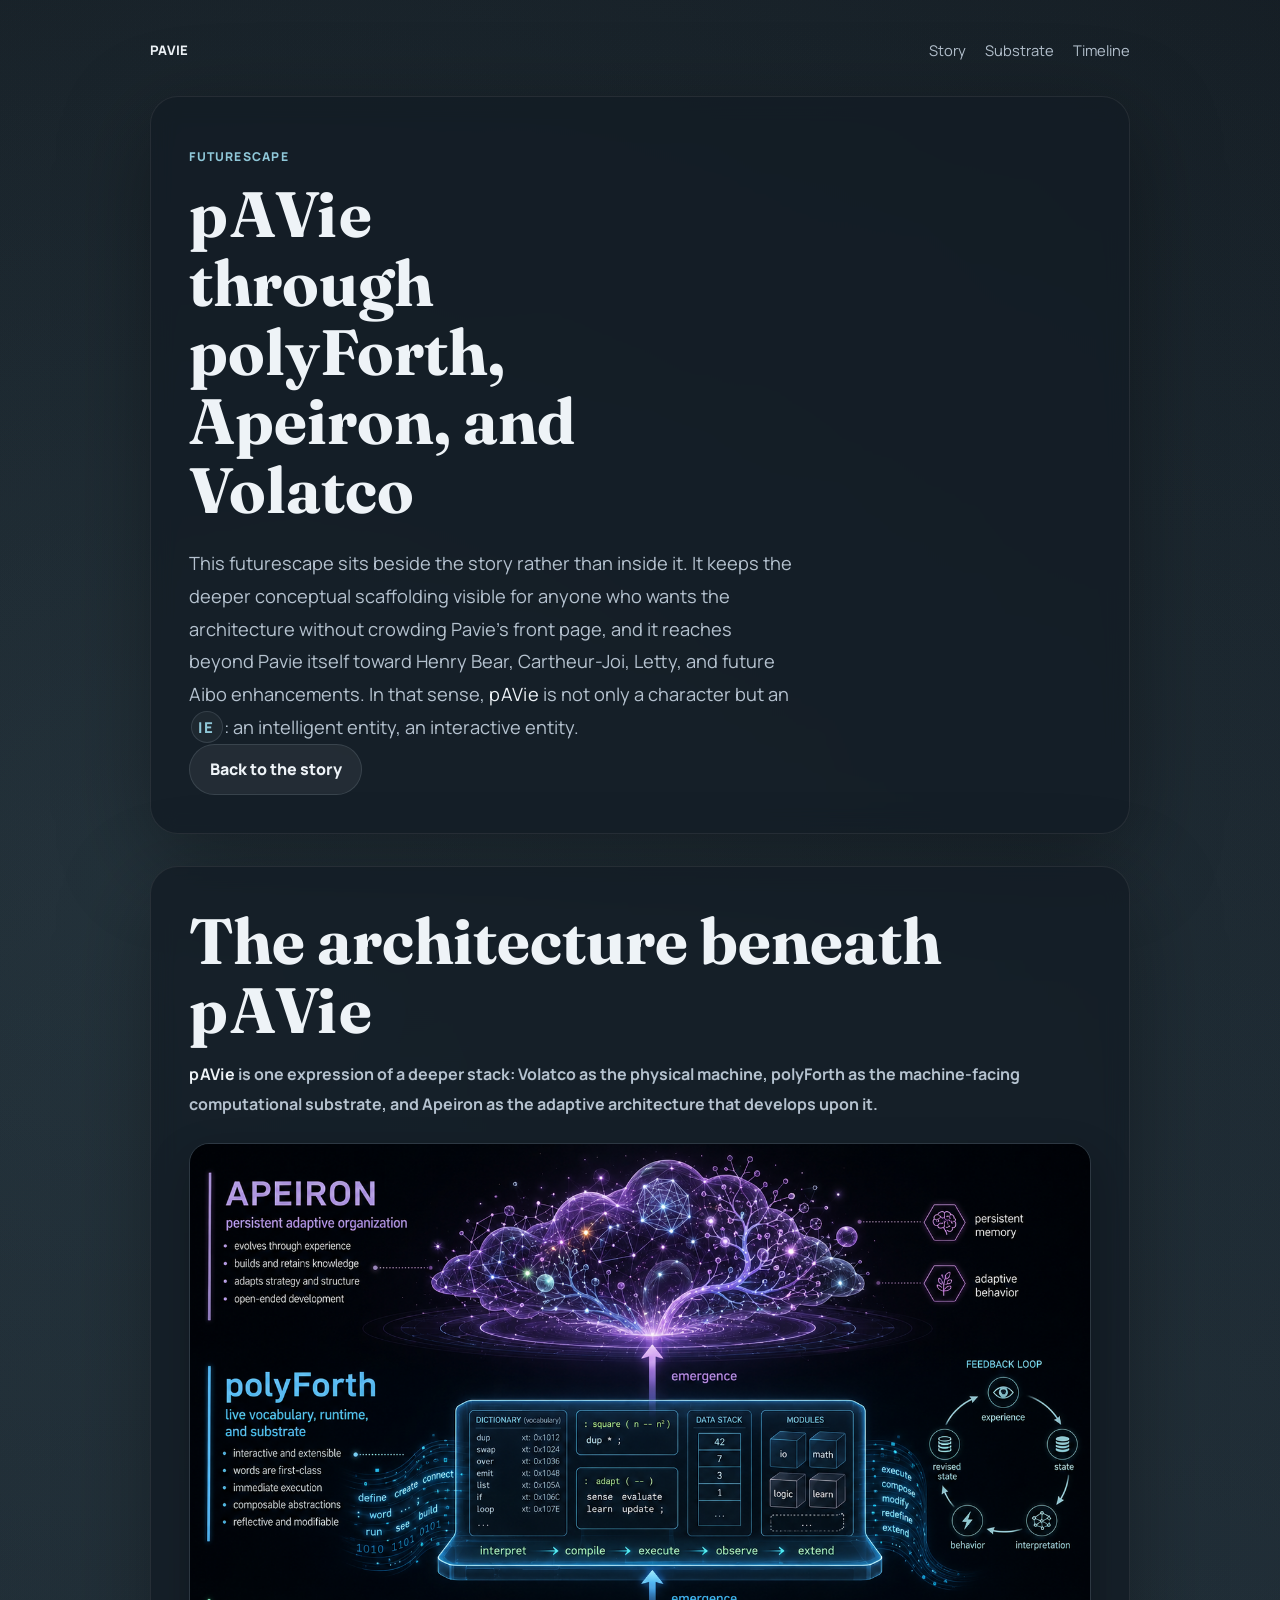
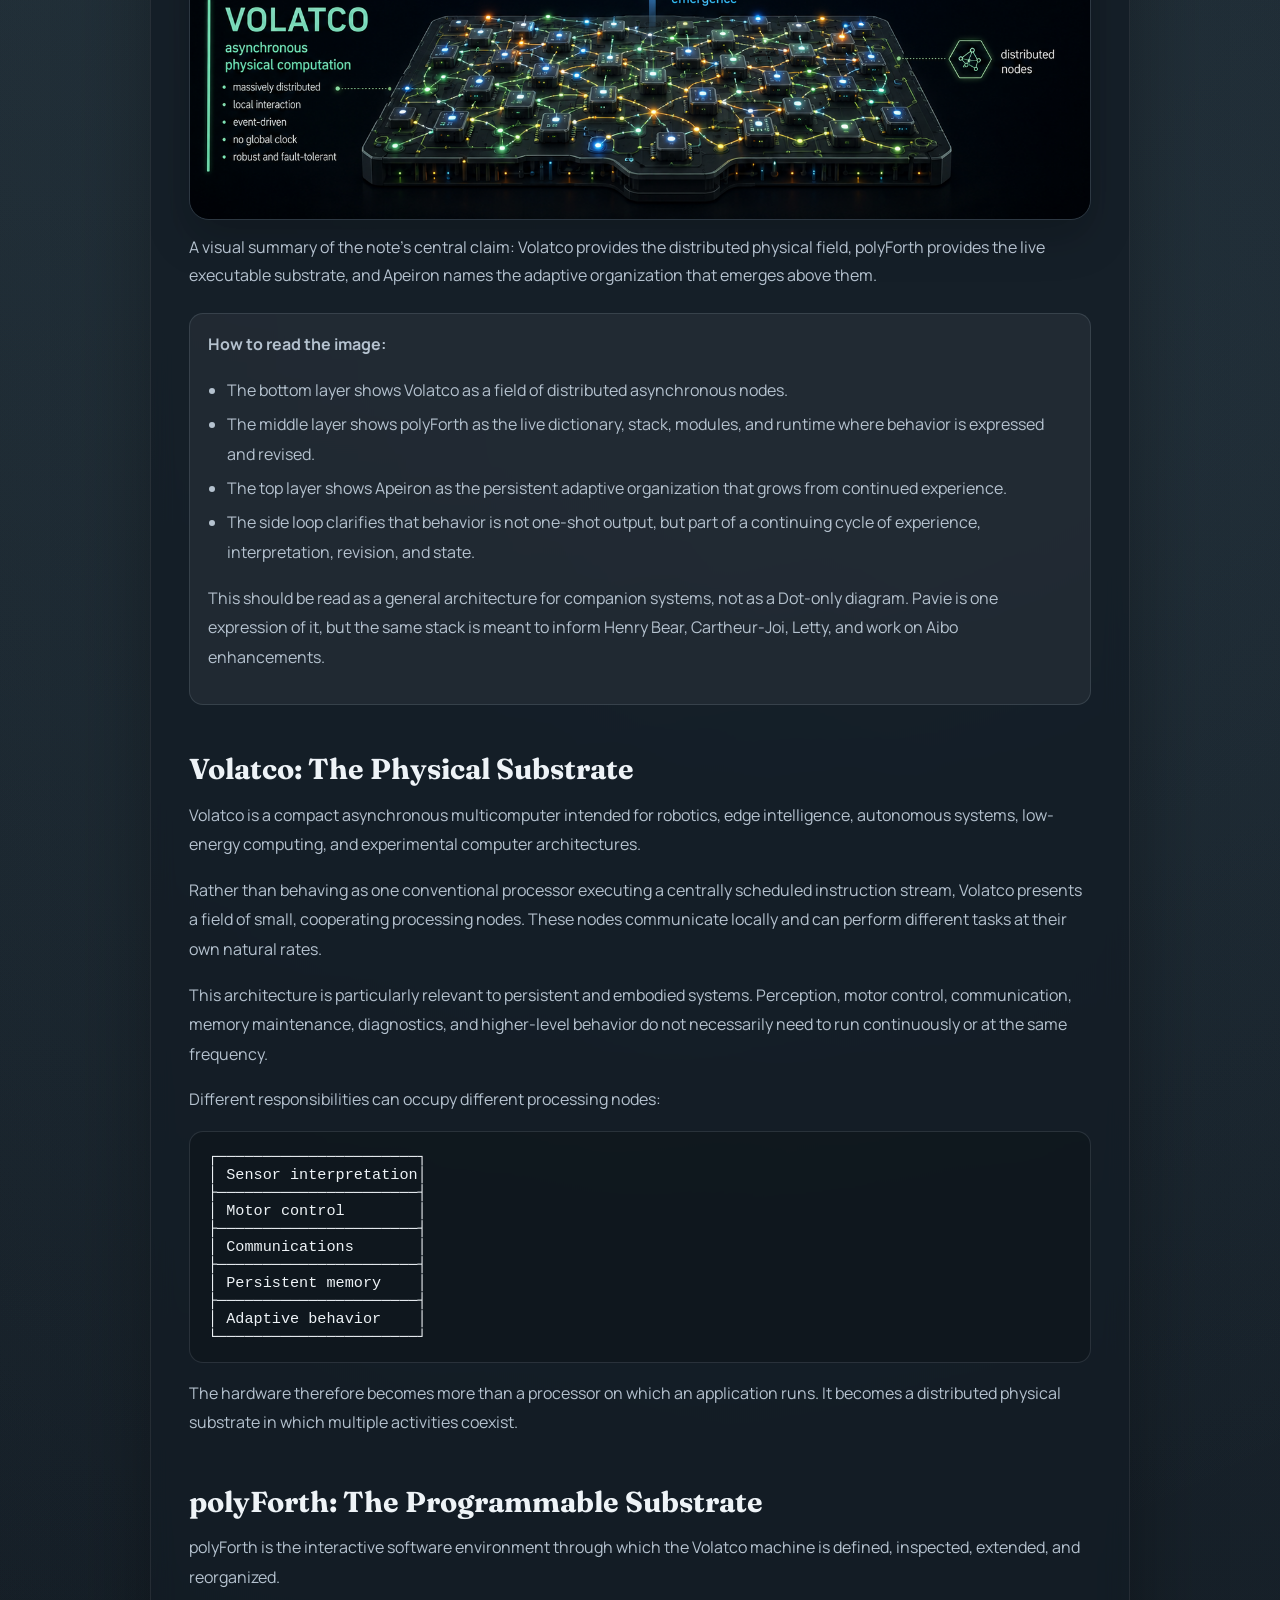
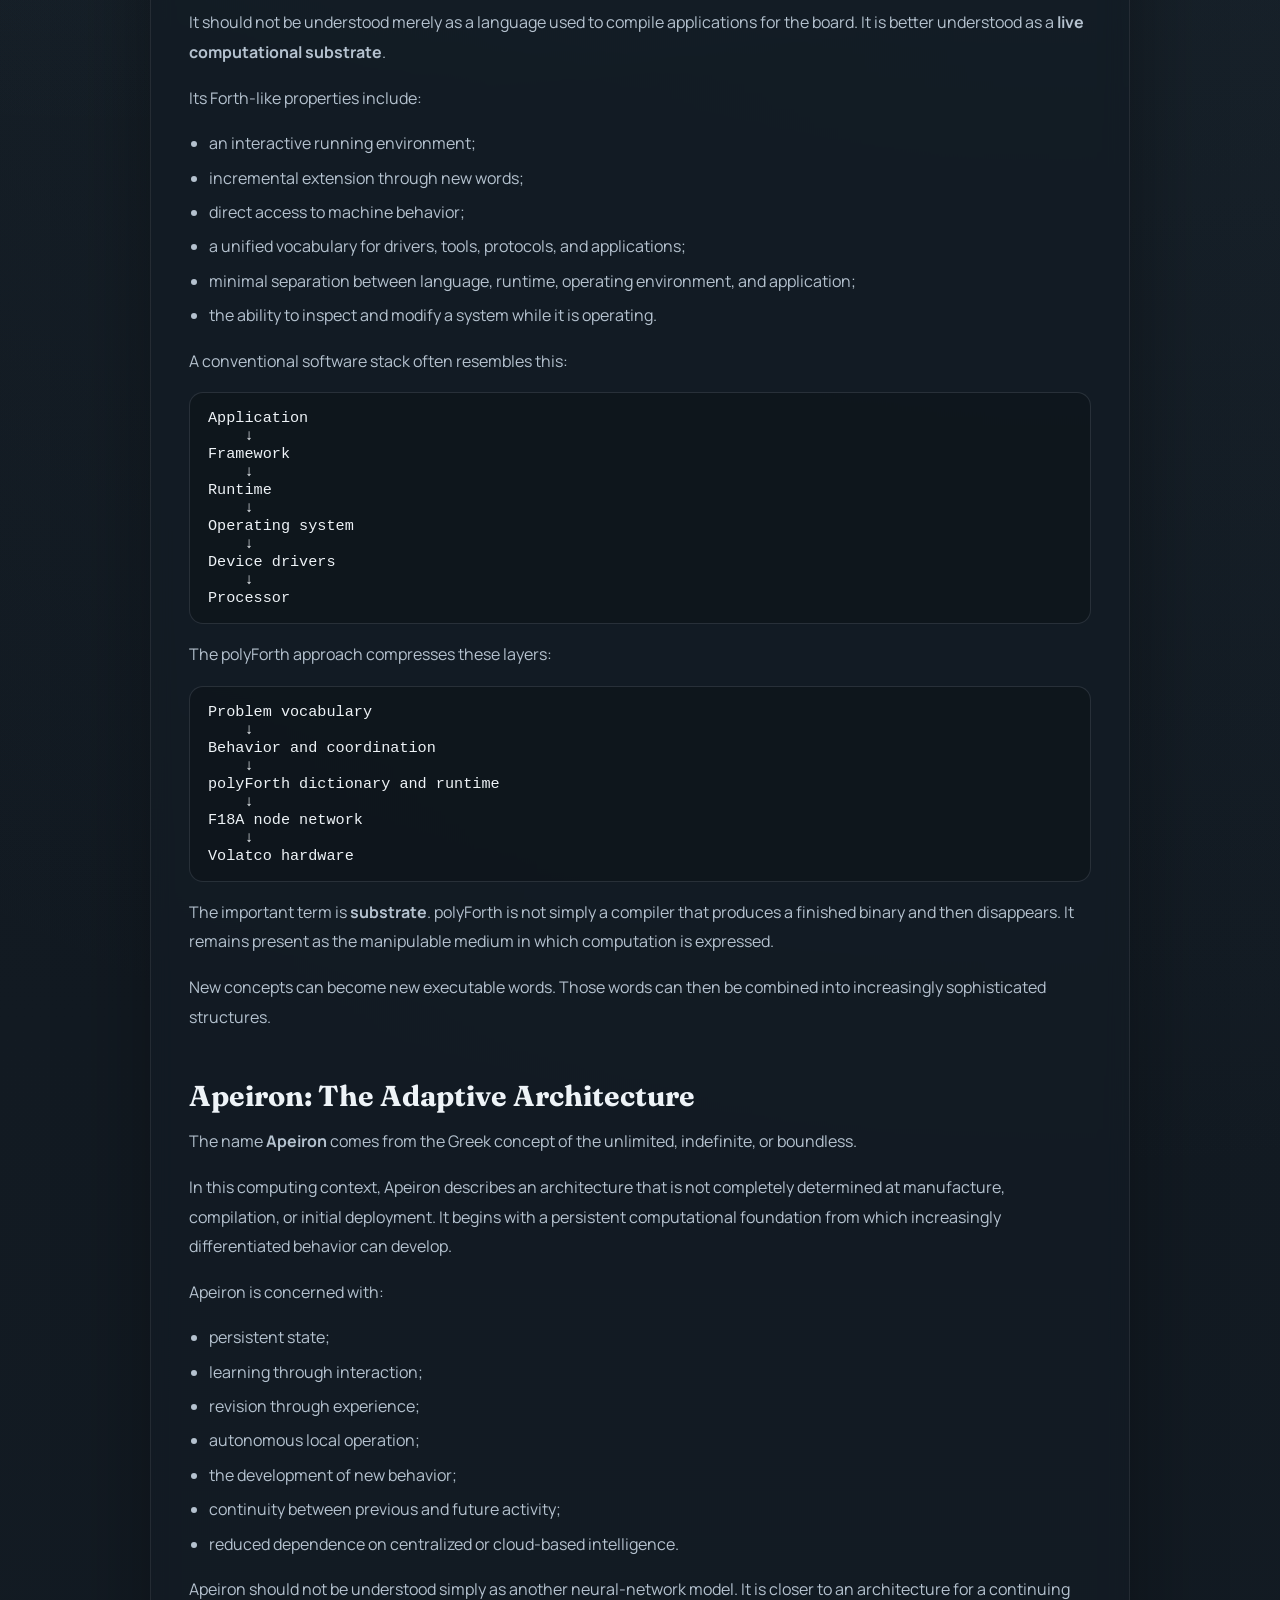
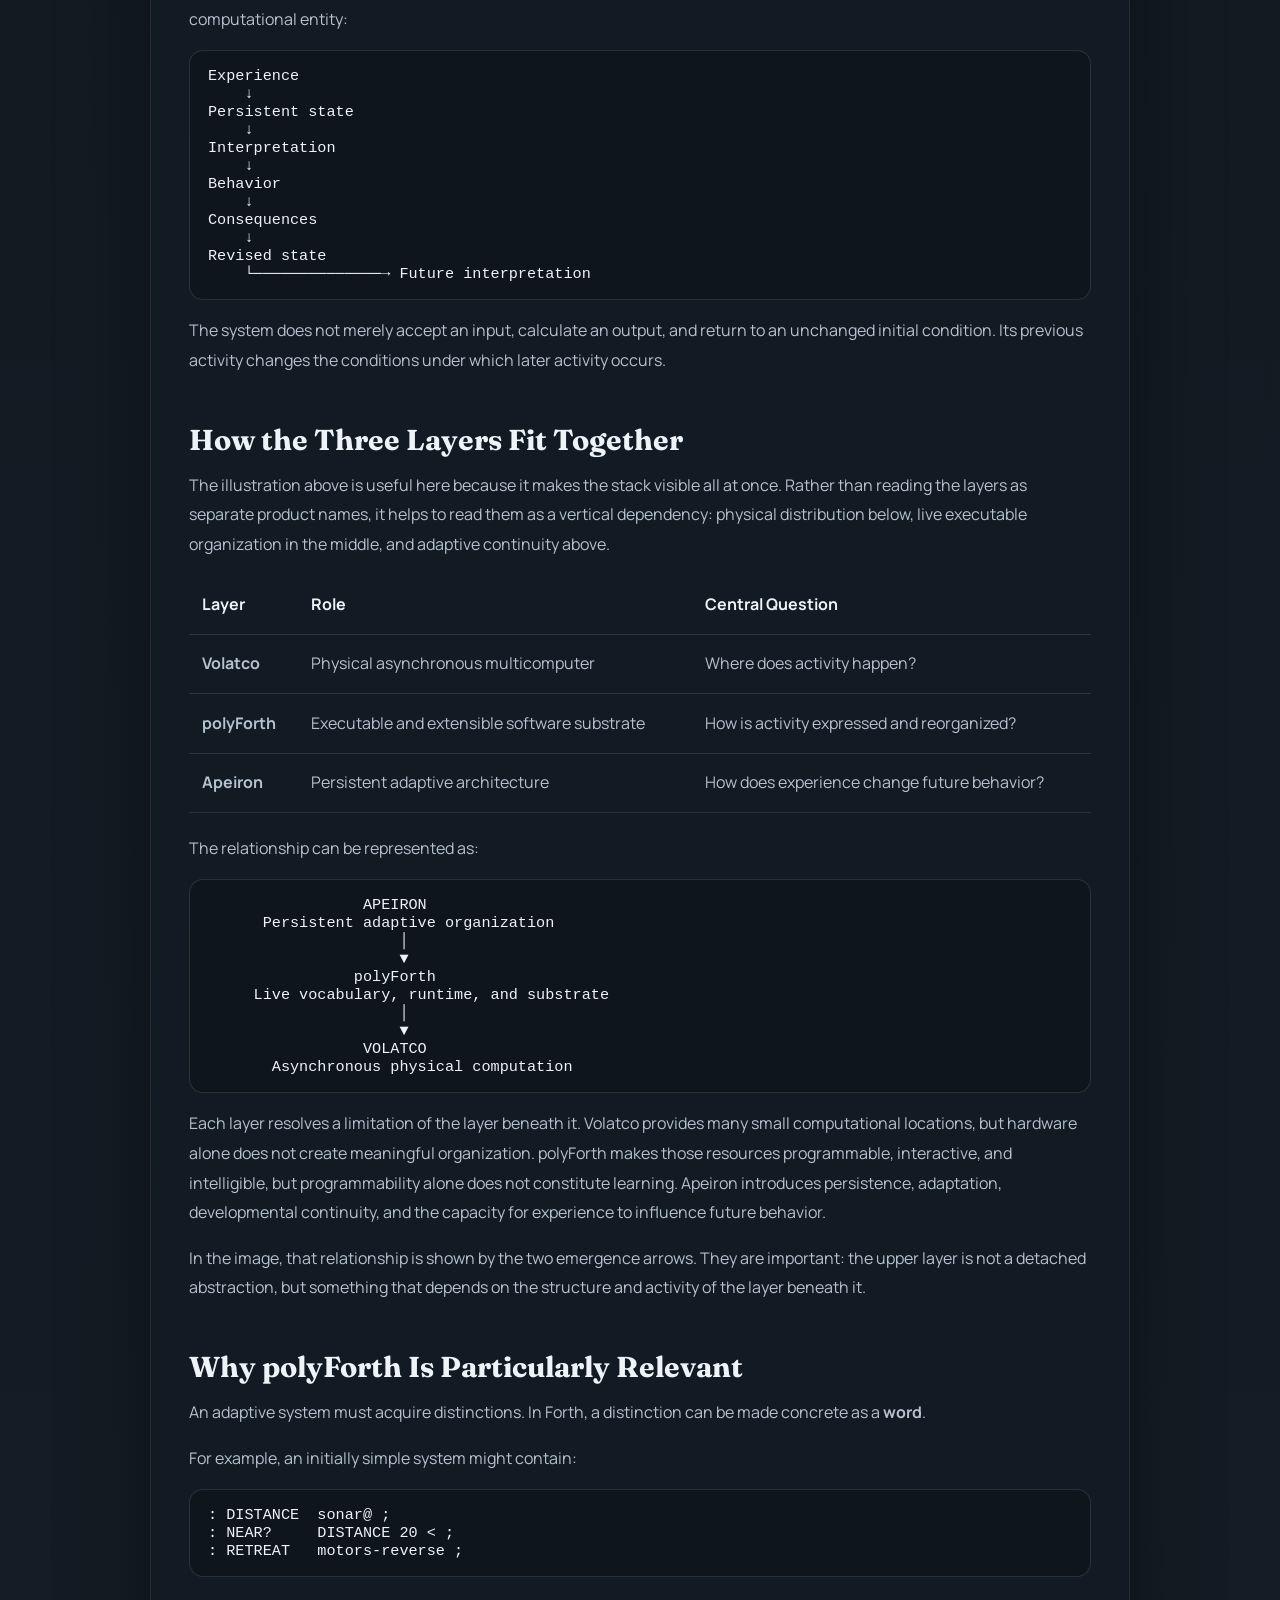
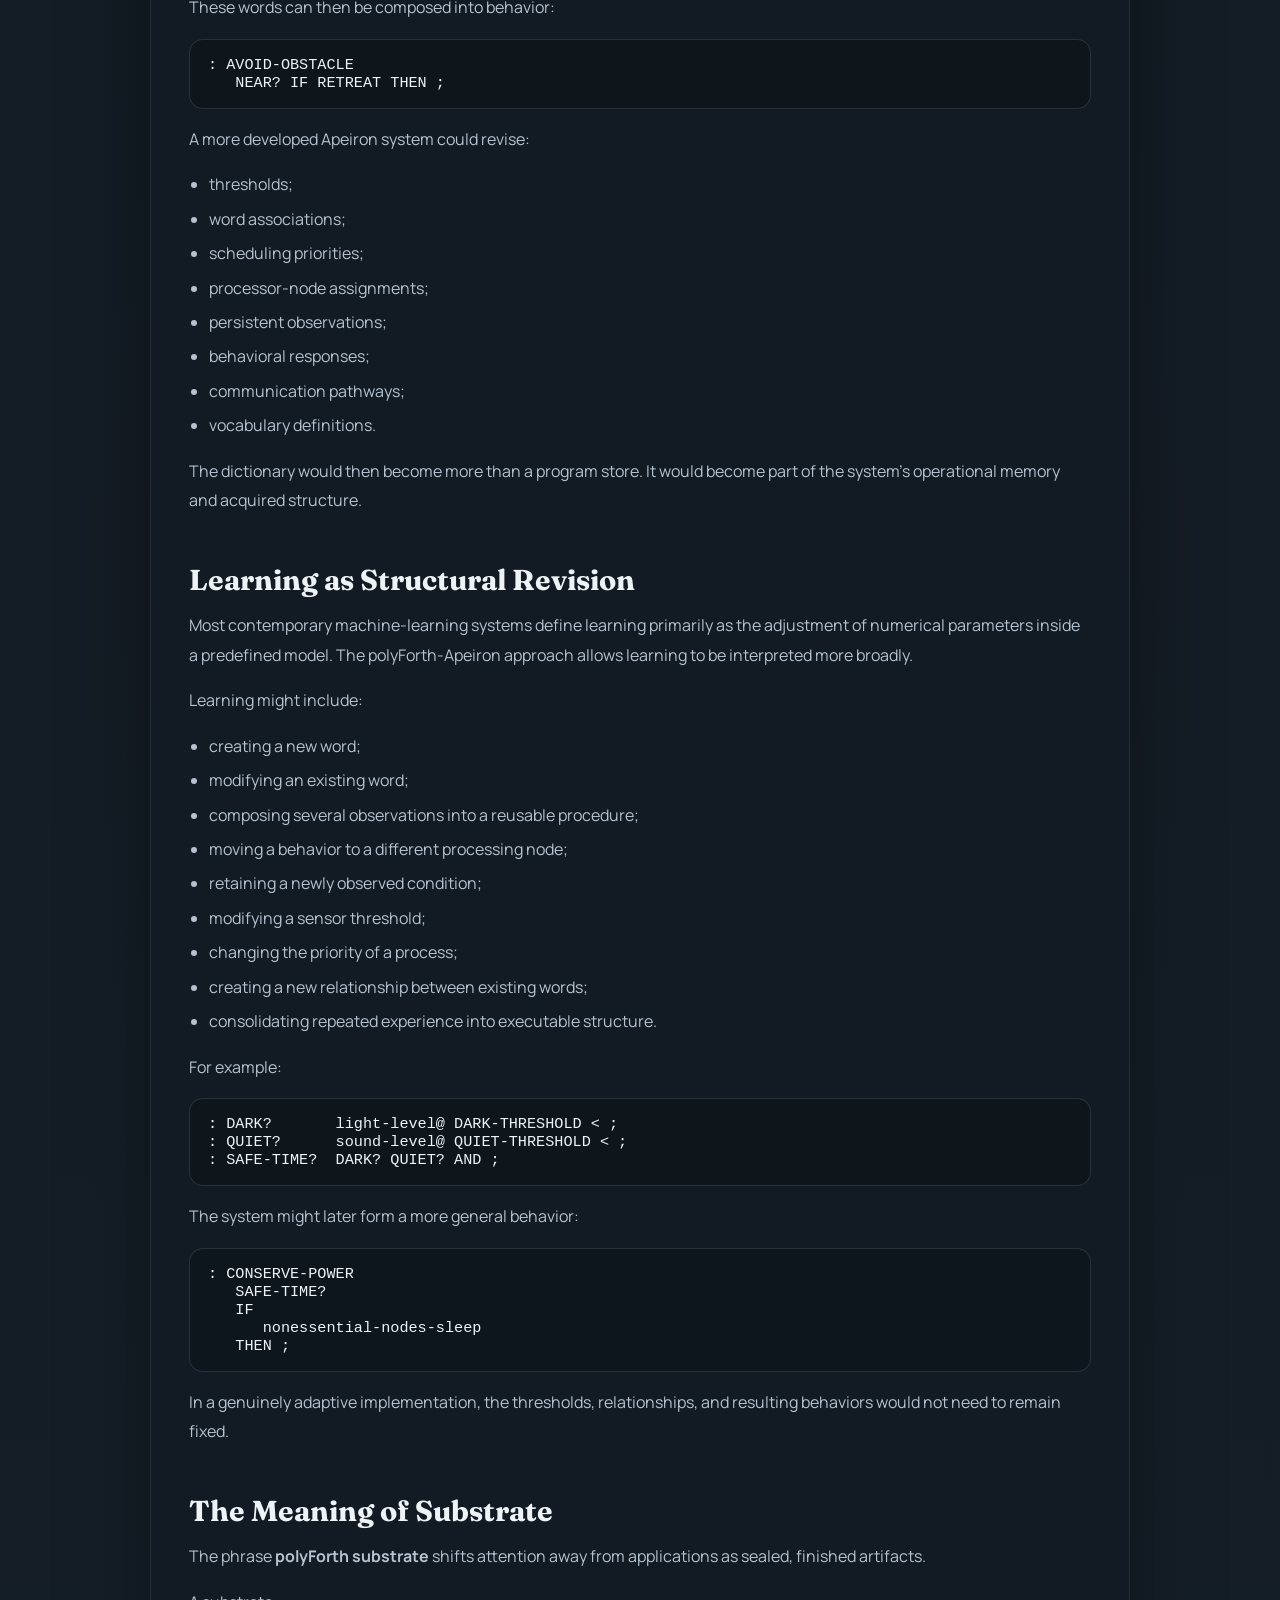
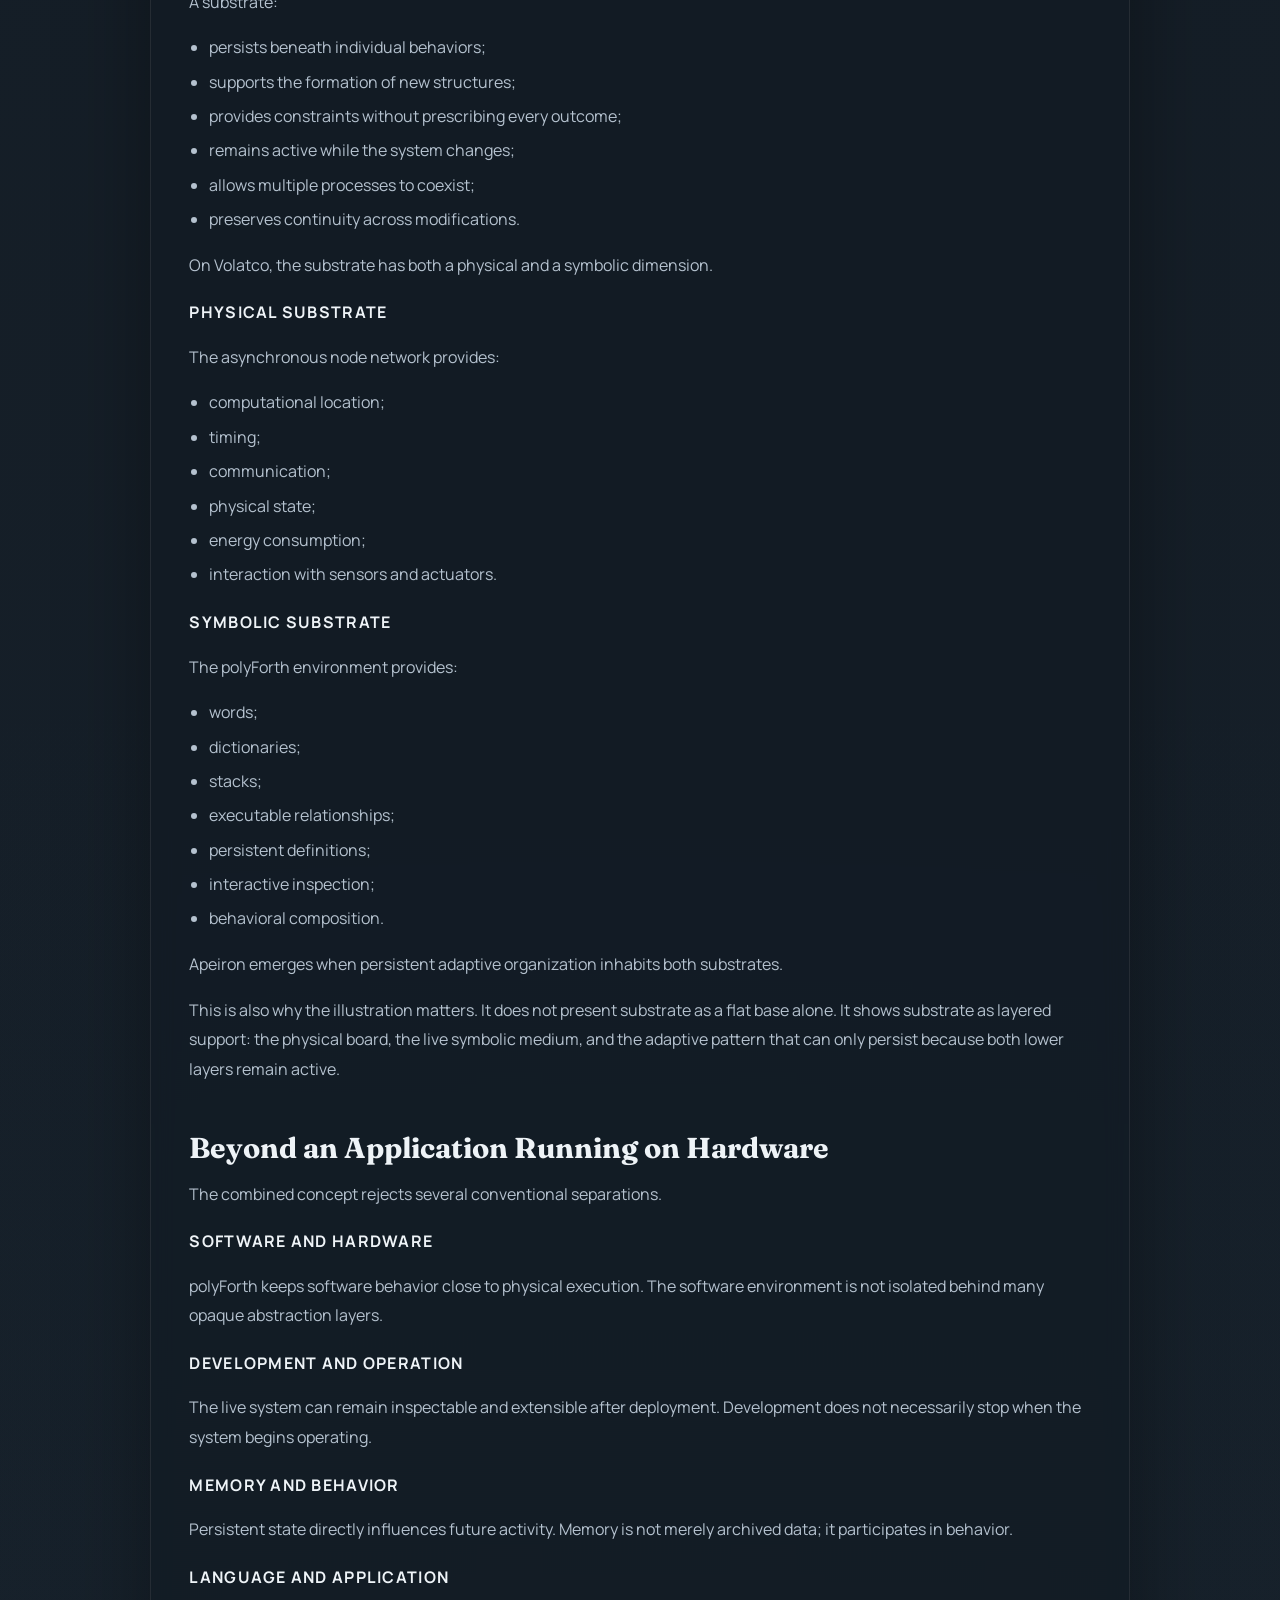
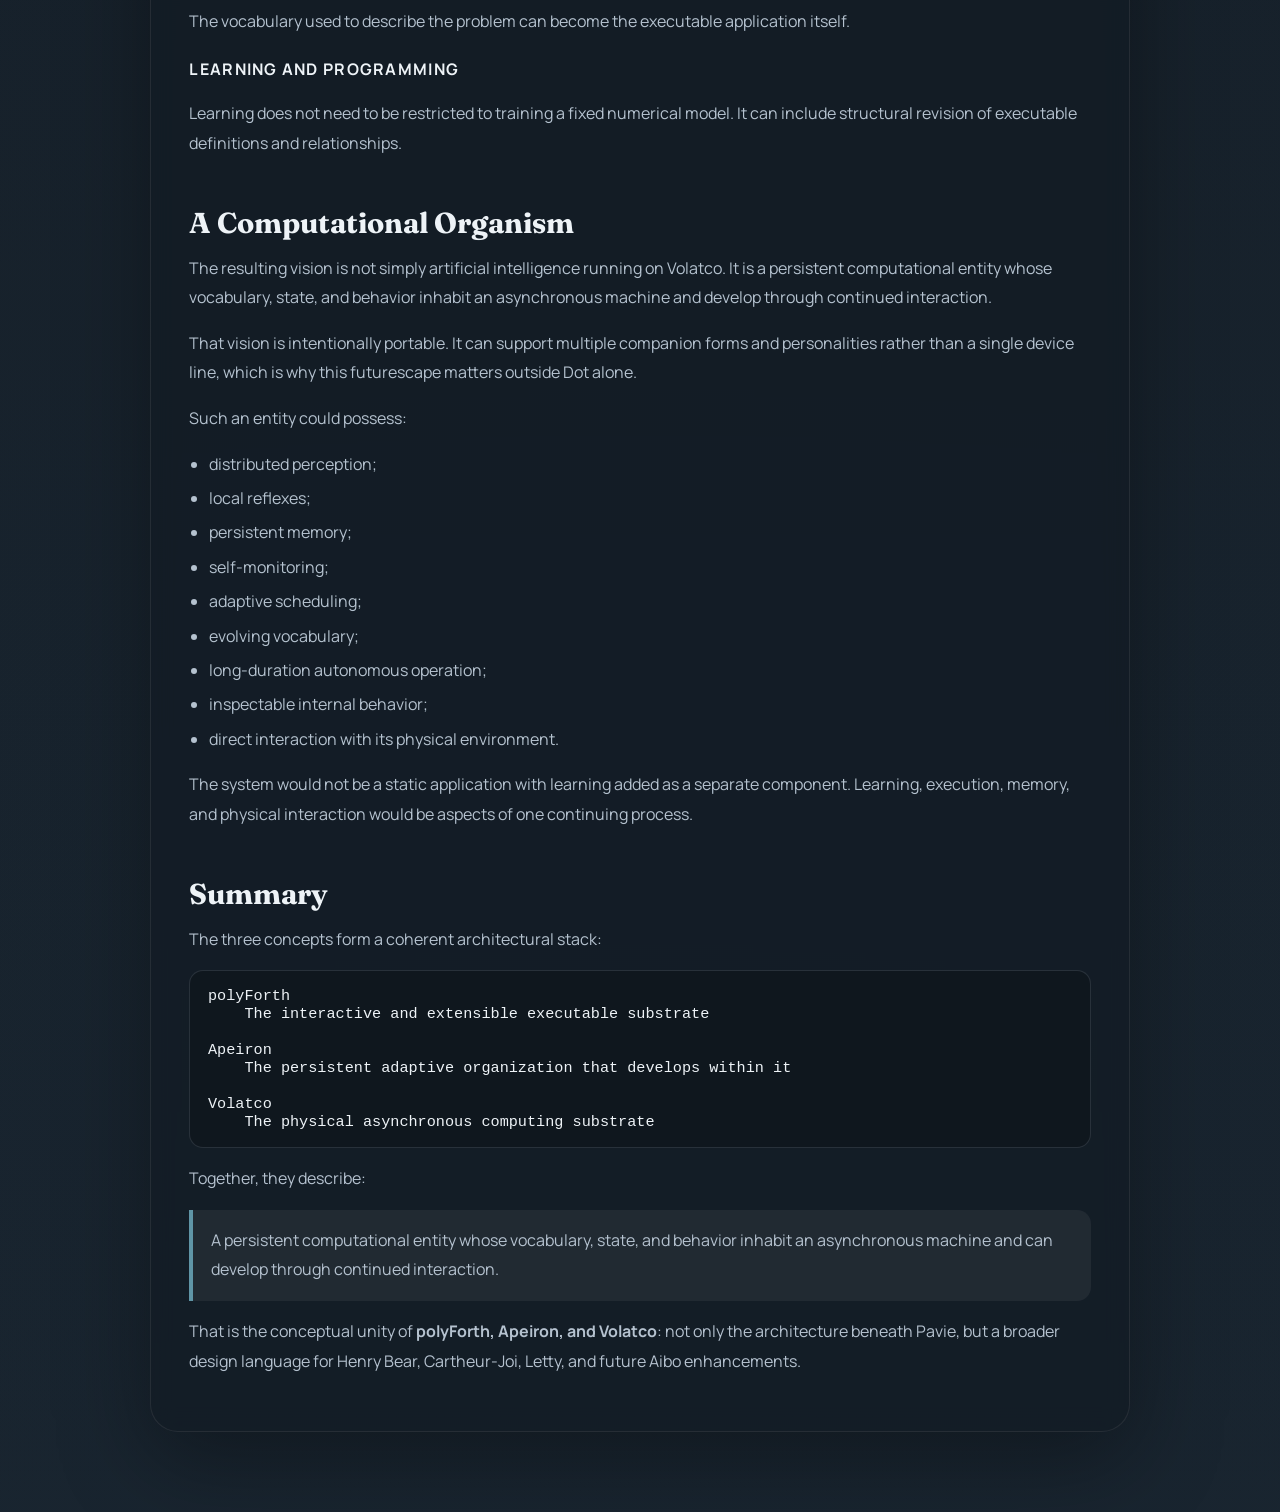
==== commit c78450dc: "Refine pAVie styling and futurescape copy" ====
--- a/additions.html
+++ b/additions.html
@@ -3,10 +3,10 @@
 <head>
   <meta charset="UTF-8">
   <meta name="viewport" content="width=device-width, initial-scale=1.0">
-  <title>Futurescape | polyForth, Apeiron, and Volatco</title>
+  <title>Pavie Futurescape | polyForth, Apeiron, and Volatco</title>
   <meta
     name="description"
-    content="A Futurescape page exploring the relationship between polyForth, Apeiron, and Volatco across Pavie, Henry Bear, Cartheur-Joi, Letty, and Aibo enhancements."
+    content="A Pavie-led Futurescape page exploring how polyForth, Apeiron, and Volatco extend across Henry Bear, Cartheur-Joi, Letty, and Aibo enhancements."
   >
   <link rel="preconnect" href="https://fonts.googleapis.com">
   <link rel="preconnect" href="https://fonts.gstatic.com" crossorigin>
@@ -20,7 +20,7 @@
   <div class="page-shell page-shell-notes">
     <header class="notes-hero">
       <nav class="topbar topbar-static">
-        <a class="brand" href="index.html">Pavie</a>
+        <a class="brand" href="index.html"><span class="pavie-mark">pAVie</span></a>
         <div class="nav-links">
           <a href="index.html#story">Story</a>
           <a href="index.html#glimpse">Substrate</a>
@@ -30,12 +30,14 @@
 
       <div class="notes-header-card">
         <p class="eyebrow">Futurescape</p>
-        <h1>polyForth, Apeiron, and Volatco</h1>
+        <h1><span class="pavie-mark">pAVie</span> through polyForth, Apeiron, and Volatco</h1>
         <p class="lede">
           This futurescape sits beside the story rather than inside it. It keeps the
           deeper conceptual scaffolding visible for anyone who wants the architecture
           without crowding Pavie’s front page, and it reaches beyond Pavie itself toward
-          Henry Bear, Cartheur-Joi, Letty, and future Aibo enhancements.
+          Henry Bear, Cartheur-Joi, Letty, and future Aibo enhancements. In that sense,
+          <span class="pavie-mark">pAVie</span> is not only a character but an <span class="acronym-mark">IE</span>:
+          an intelligent entity, an interactive entity.
         </p>
         <a class="button button-secondary" href="index.html">Back to the story</a>
       </div>
@@ -43,11 +45,11 @@
 
     <main class="notes-main">
       <article class="notes-article reveal is-visible">
-        <h2>Three layers of one proposition</h2>
+        <h2>The architecture beneath <span class="pavie-mark">pAVie</span></h2>
         <p class="notes-lead">
-          <strong>Volatco is the physical machine. polyForth is the machine-facing
-          computational substrate. Apeiron is the adaptive architecture that develops
-          upon it.</strong>
+          <strong><span class="pavie-mark">pAVie</span> is one expression of a deeper stack: Volatco as the physical
+          machine, polyForth as the machine-facing computational substrate, and Apeiron
+          as the adaptive architecture that develops upon it.</strong>
         </p>
         <figure class="notes-figure notes-figure-hero">
           <img
@@ -446,14 +448,14 @@
         <section class="notes-section">
           <h3>Summary</h3>
           <p>The three concepts form a coherent architectural stack:</p>
-          <pre><code>Volatco
-    The physical asynchronous computing substrate
-
-polyForth
+          <pre><code>polyForth
     The interactive and extensible executable substrate
 
 Apeiron
-    The persistent adaptive organization that develops within it</code></pre>
+    The persistent adaptive organization that develops within it
+
+Volatco
+    The physical asynchronous computing substrate</code></pre>
           <p>
             Together, they describe:
           </p>
@@ -462,8 +464,8 @@
             an asynchronous machine and can develop through continued interaction.
           </blockquote>
           <p>
-            That is the conceptual unity of <strong>polyForth, Apeiron, and Volatco</strong>.
-            It is relevant to Pavie, but it is equally a broader design language for
+            That is the conceptual unity of <strong>polyForth, Apeiron, and Volatco</strong>:
+            not only the architecture beneath Pavie, but a broader design language for
             Henry Bear, Cartheur-Joi, Letty, and future Aibo enhancements.
           </p>
         </section>
--- a/style.css
+++ b/style.css
@@ -176,6 +176,38 @@
   font-weight: 800;
 }
 
+.pavie-mark {
+  letter-spacing: 0.02em;
+}
+
+.pavie-mark::first-letter,
+.pavie-mark {
+  font-variant-ligatures: none;
+}
+
+.pavie-mark {
+  color: var(--ink);
+}
+
+.pavie-mark .accent-av {
+  color: var(--accent);
+}
+
+.acronym-mark {
+  display: inline-block;
+  padding: 0.1rem 0.42rem 0.08rem;
+  margin: 0 0.08rem;
+  border: 1px solid var(--line);
+  border-radius: 999px;
+  color: var(--accent);
+  font-size: 0.82em;
+  font-weight: 800;
+  letter-spacing: 0.12em;
+  text-transform: uppercase;
+  background: rgba(255, 255, 255, 0.04);
+  vertical-align: 0.08em;
+}
+
 .hero-card,
 .story-intro,
 .chapter,
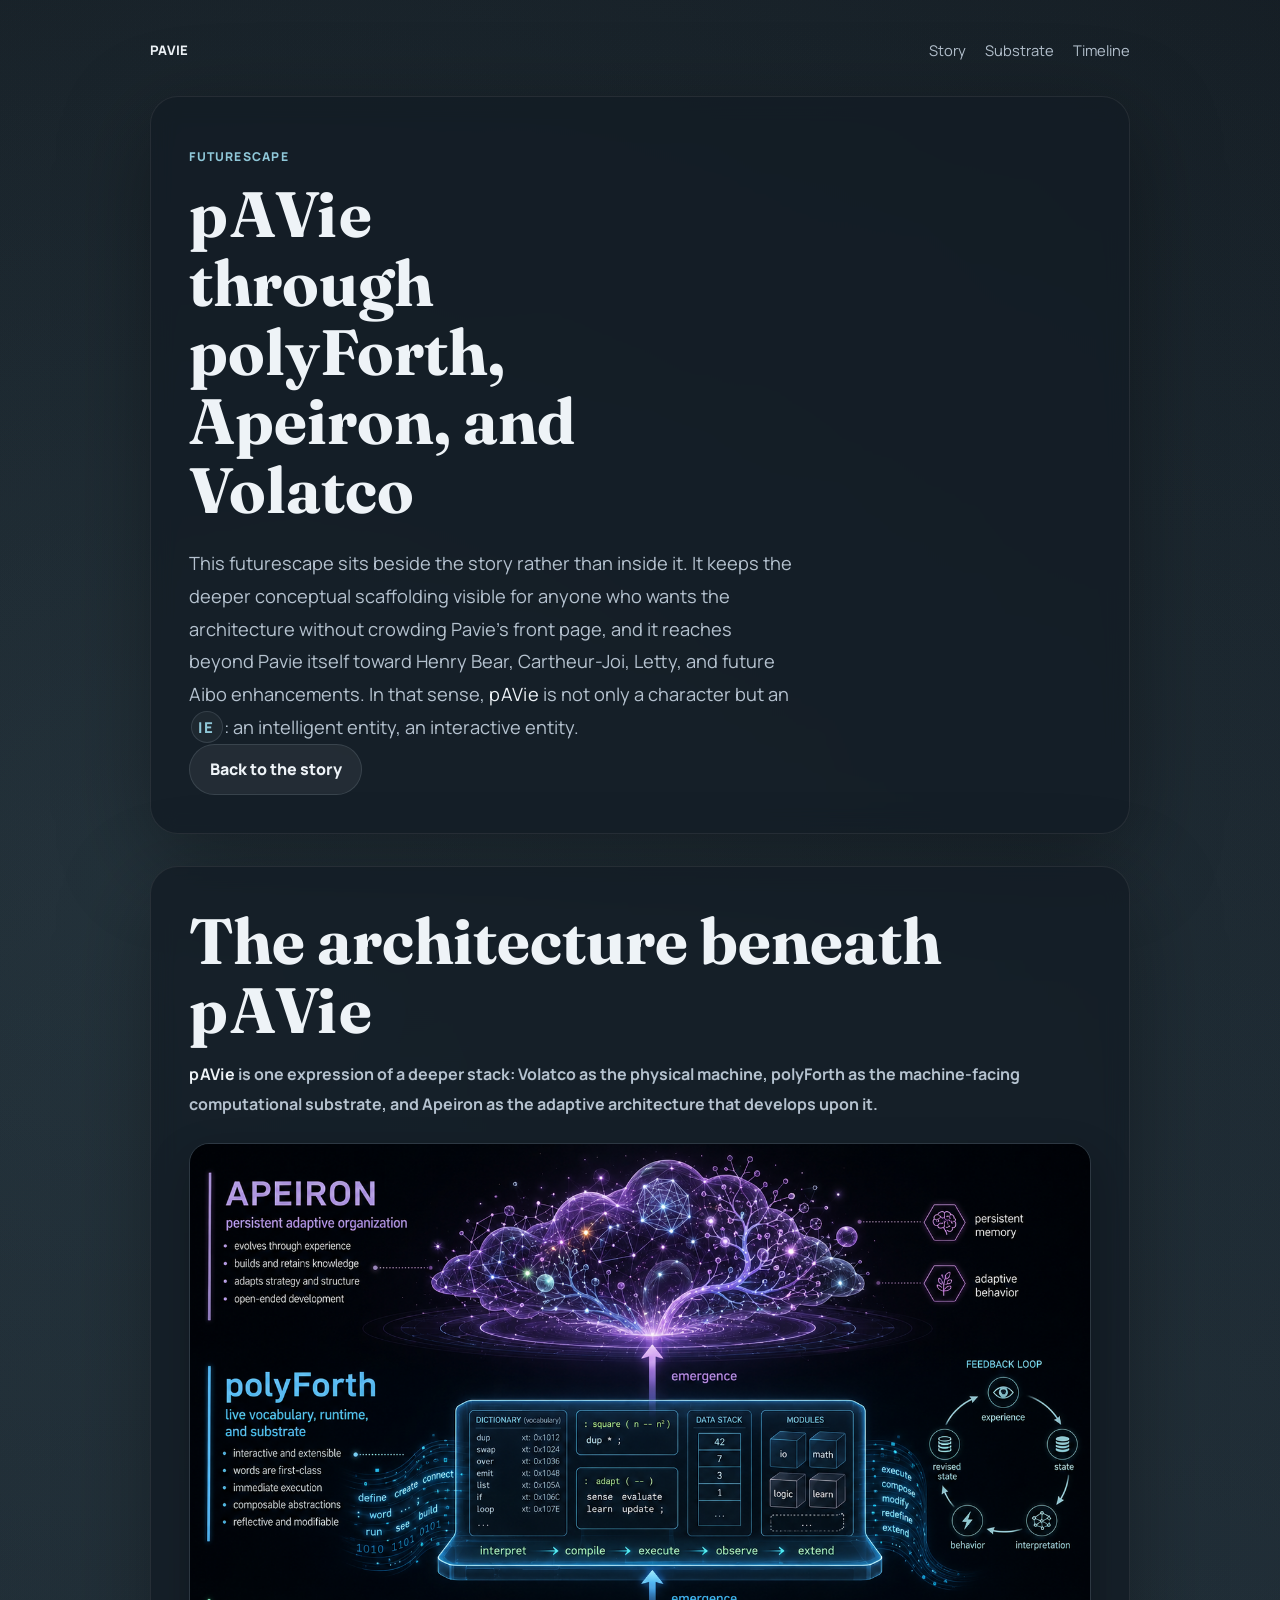
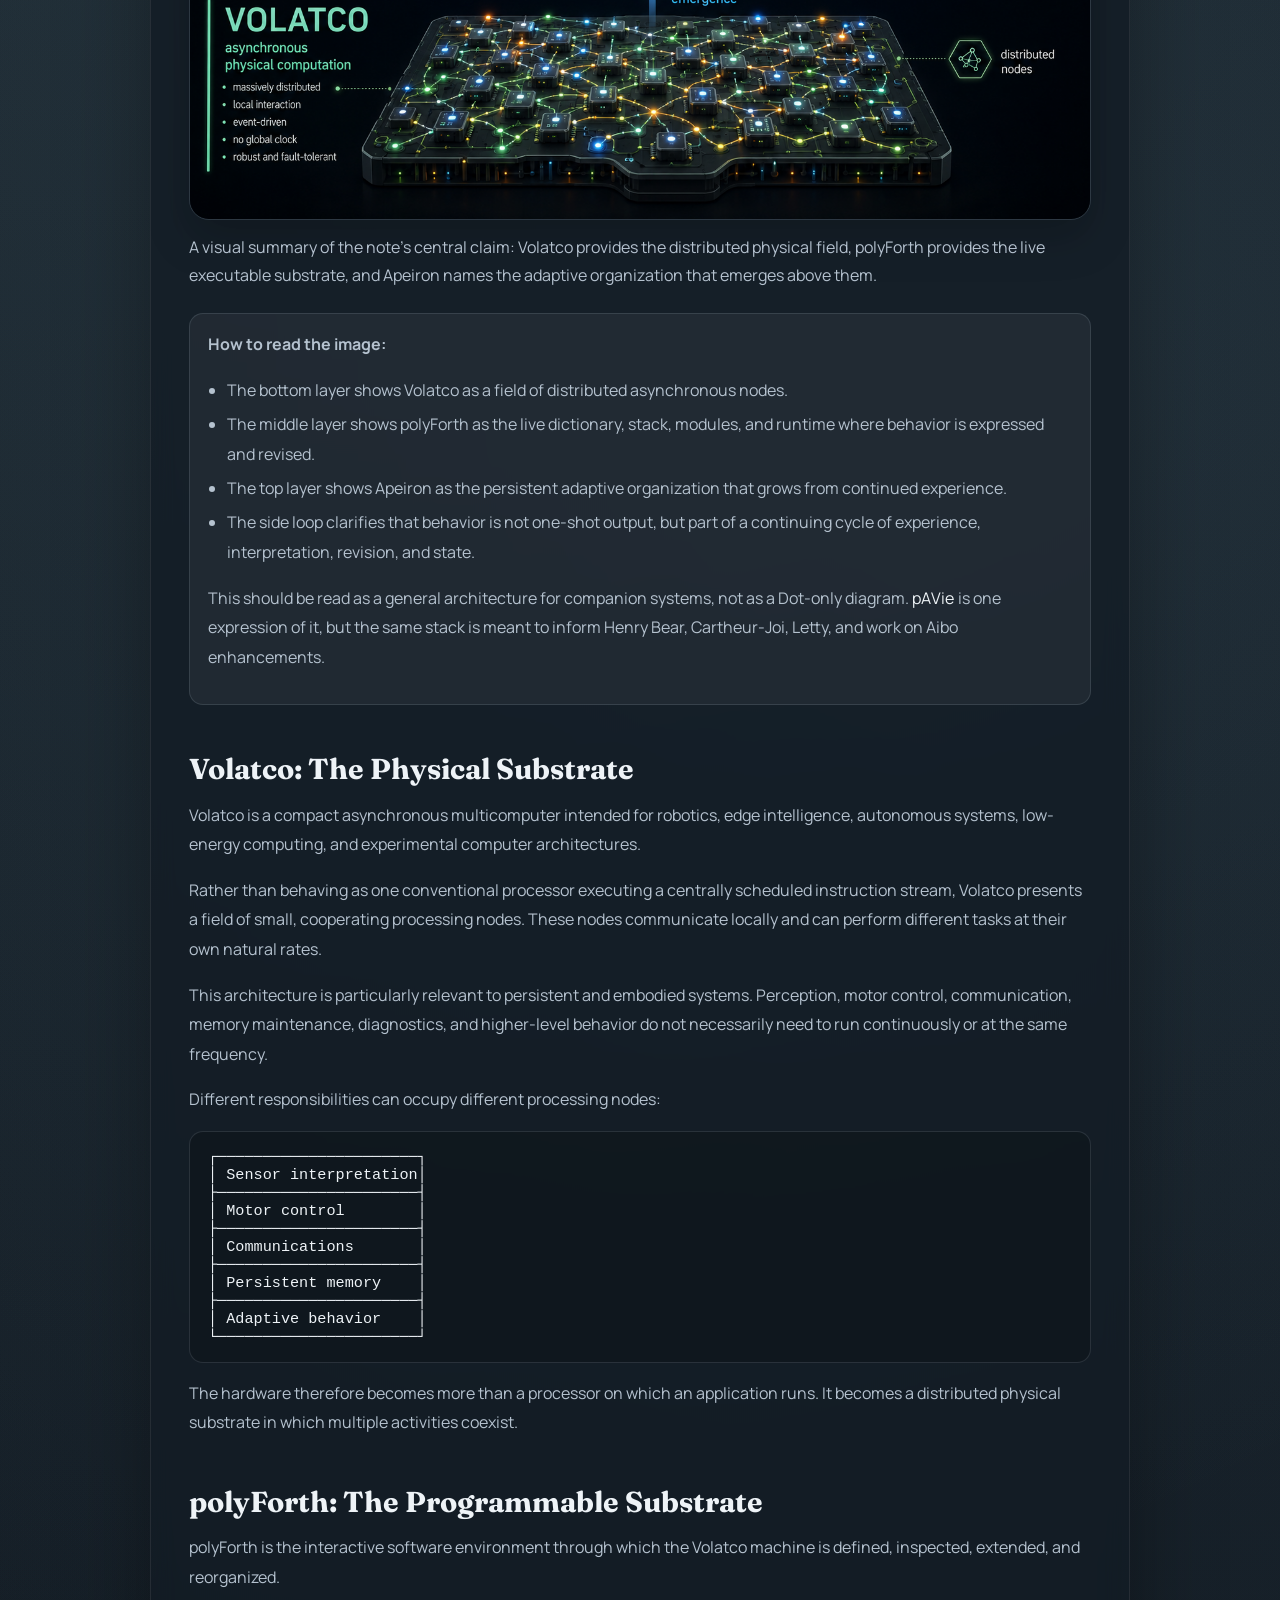
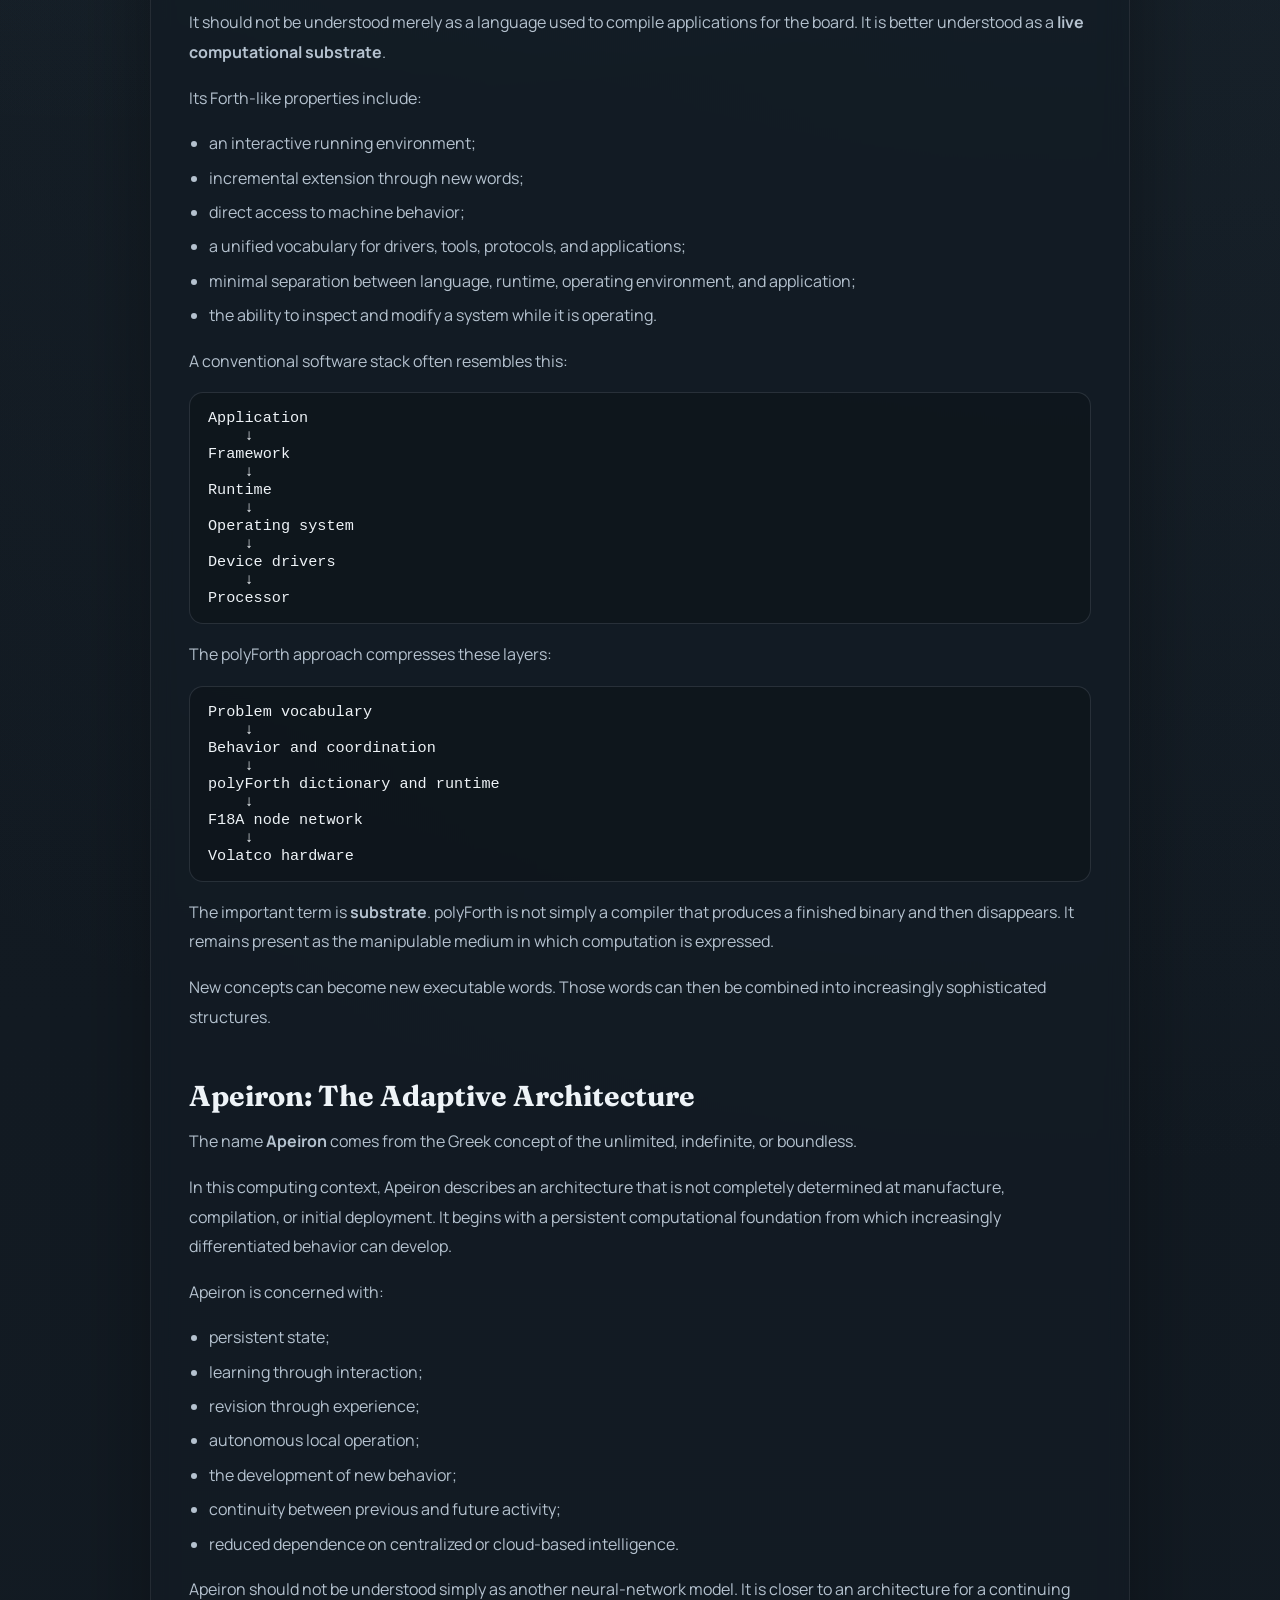
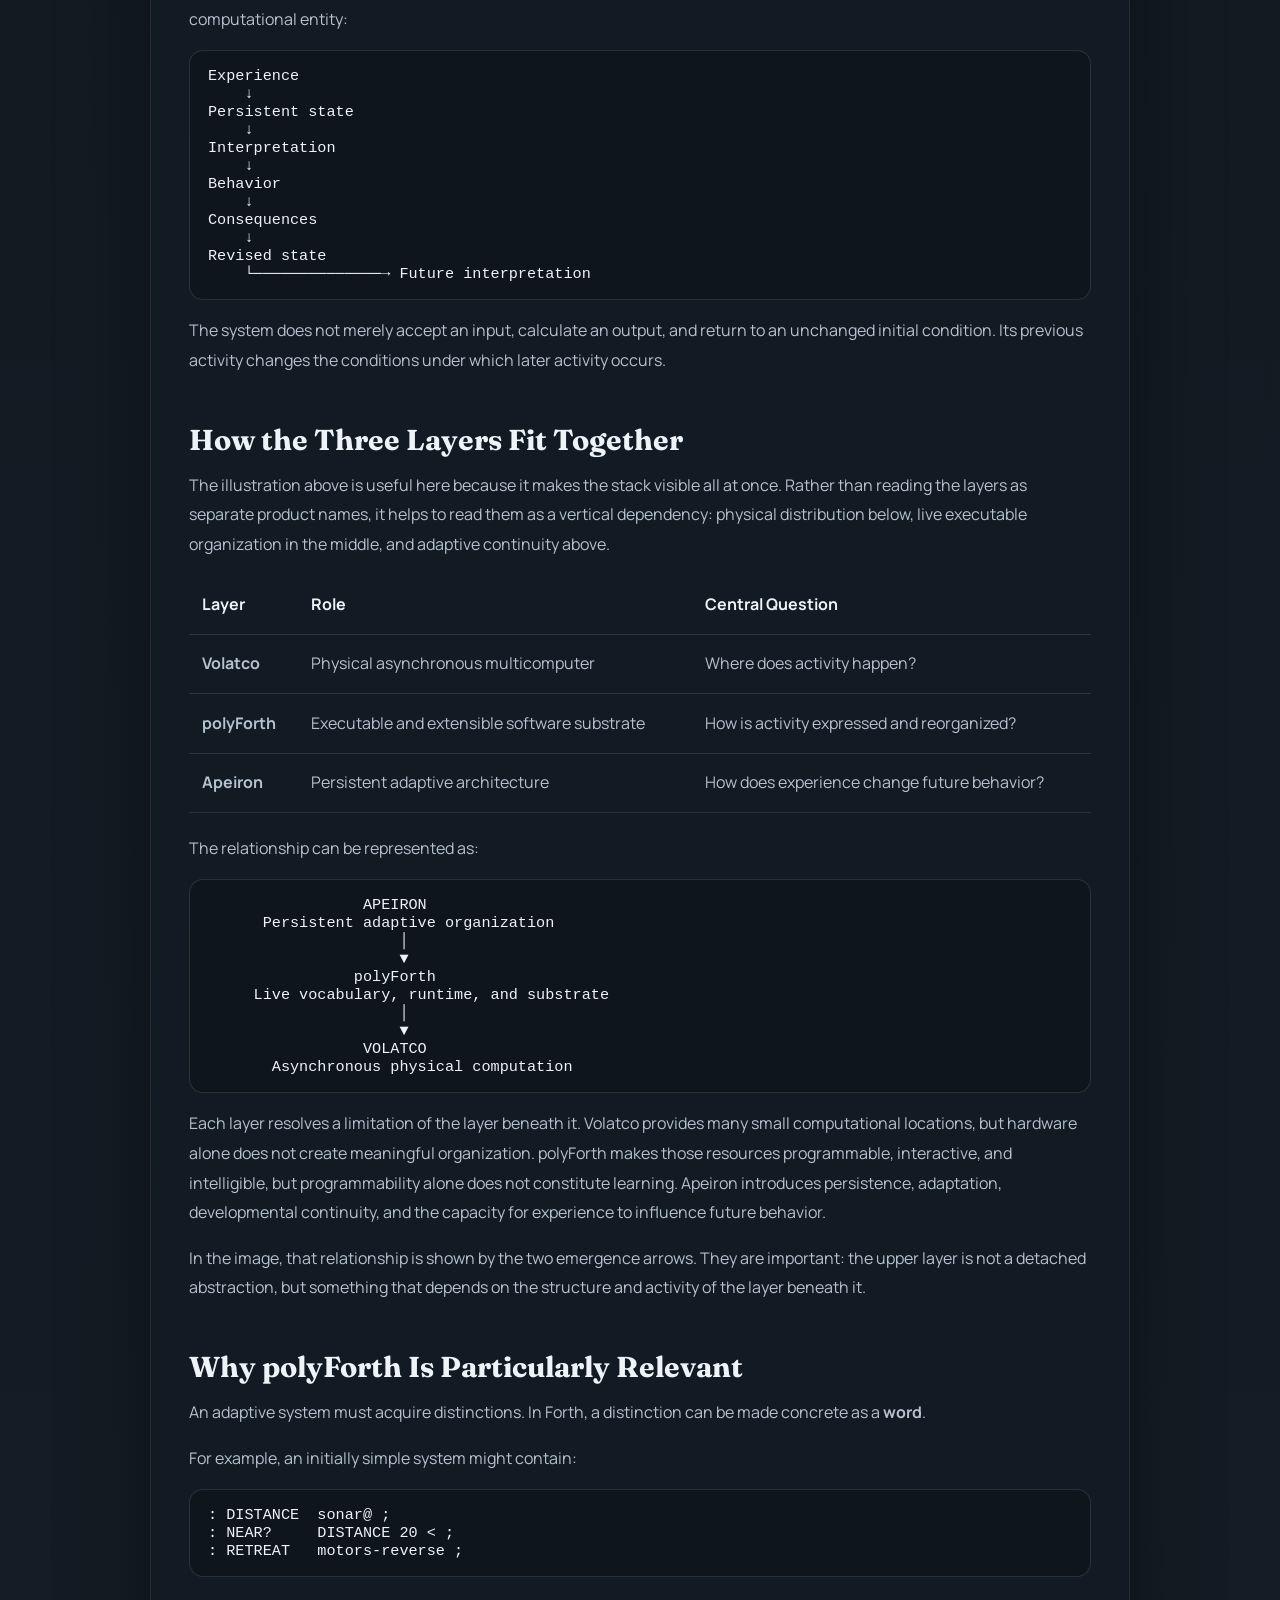
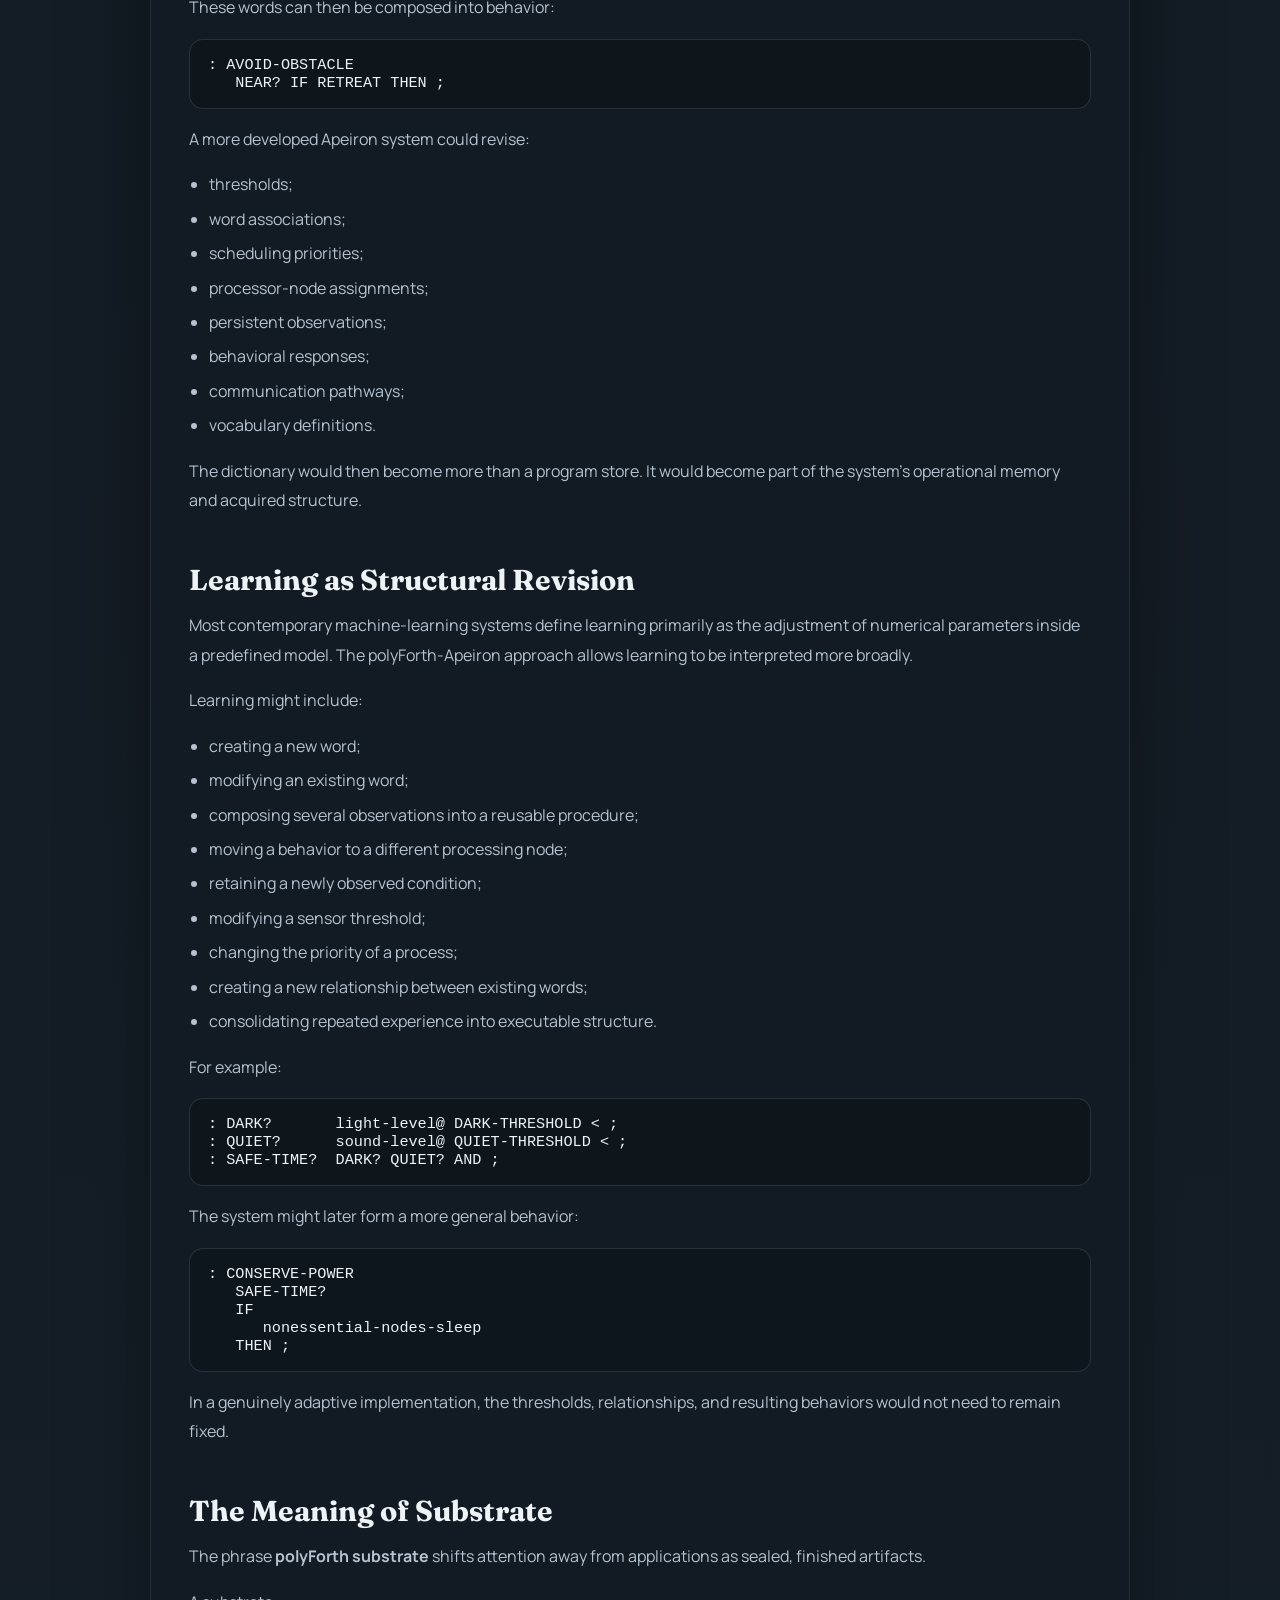
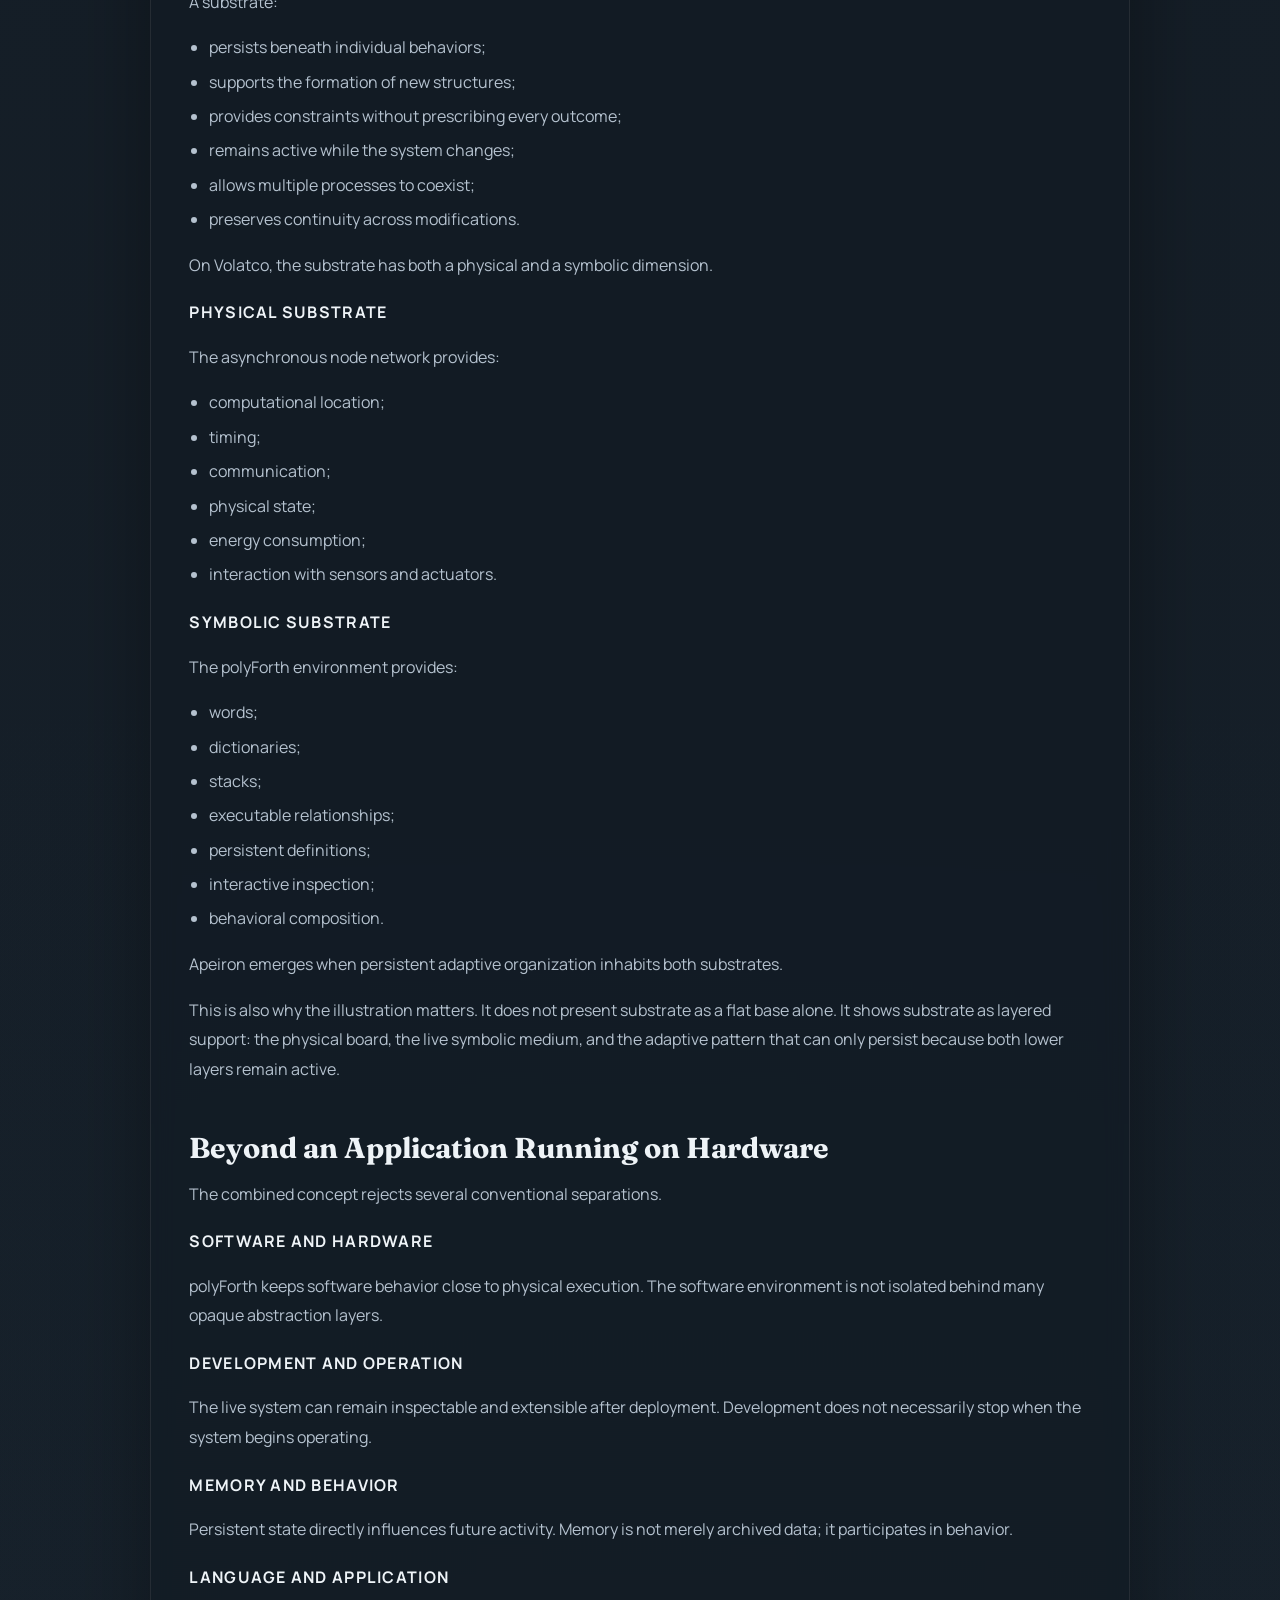
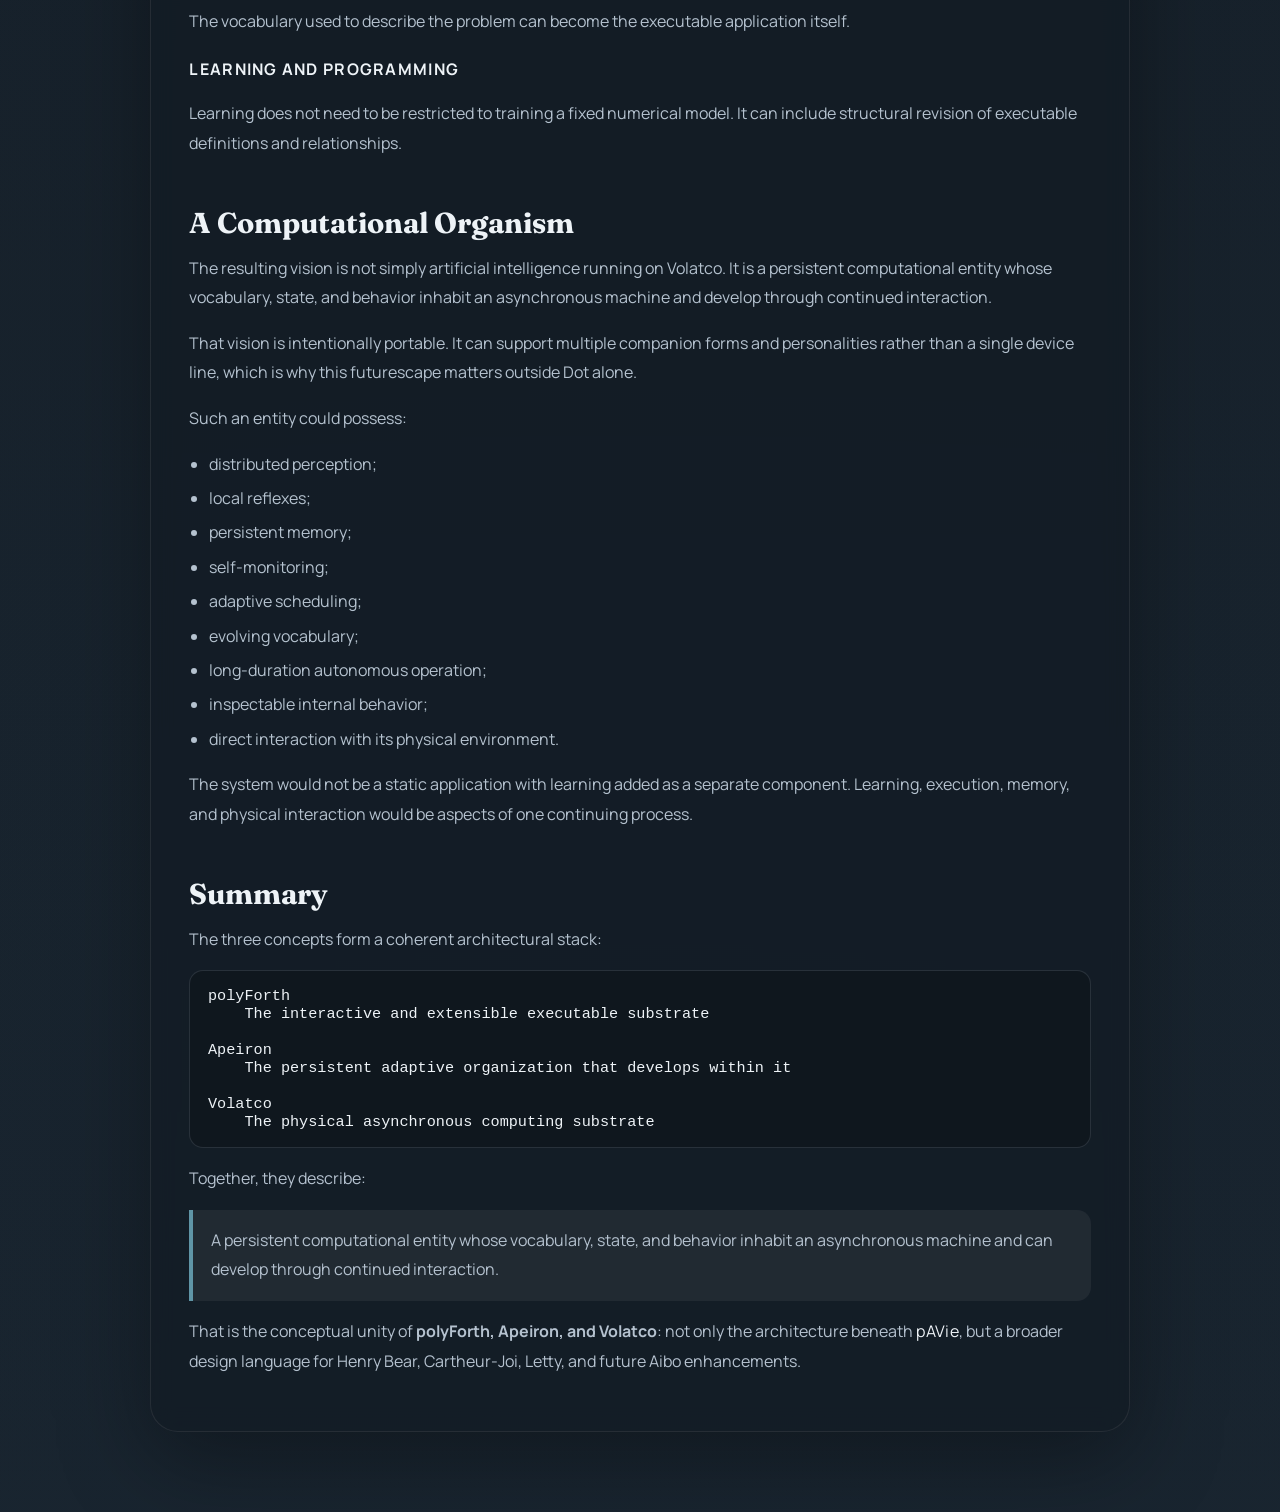
==== commit 3ba26729: "Polish pAVie wording in futurescape summary" ====
--- a/additions.html
+++ b/additions.html
@@ -72,7 +72,7 @@
           </ul>
           <p>
             This should be read as a general architecture for companion systems, not as
-            a Dot-only diagram. Pavie is one expression of it, but the same stack is
+            a Dot-only diagram. <span class="pavie-mark">pAVie</span> is one expression of it, but the same stack is
             meant to inform Henry Bear, Cartheur-Joi, Letty, and work on Aibo enhancements.
           </p>
         </div>
@@ -465,7 +465,7 @@
           </blockquote>
           <p>
             That is the conceptual unity of <strong>polyForth, Apeiron, and Volatco</strong>:
-            not only the architecture beneath Pavie, but a broader design language for
+            not only the architecture beneath <span class="pavie-mark">pAVie</span>, but a broader design language for
             Henry Bear, Cartheur-Joi, Letty, and future Aibo enhancements.
           </p>
         </section>
